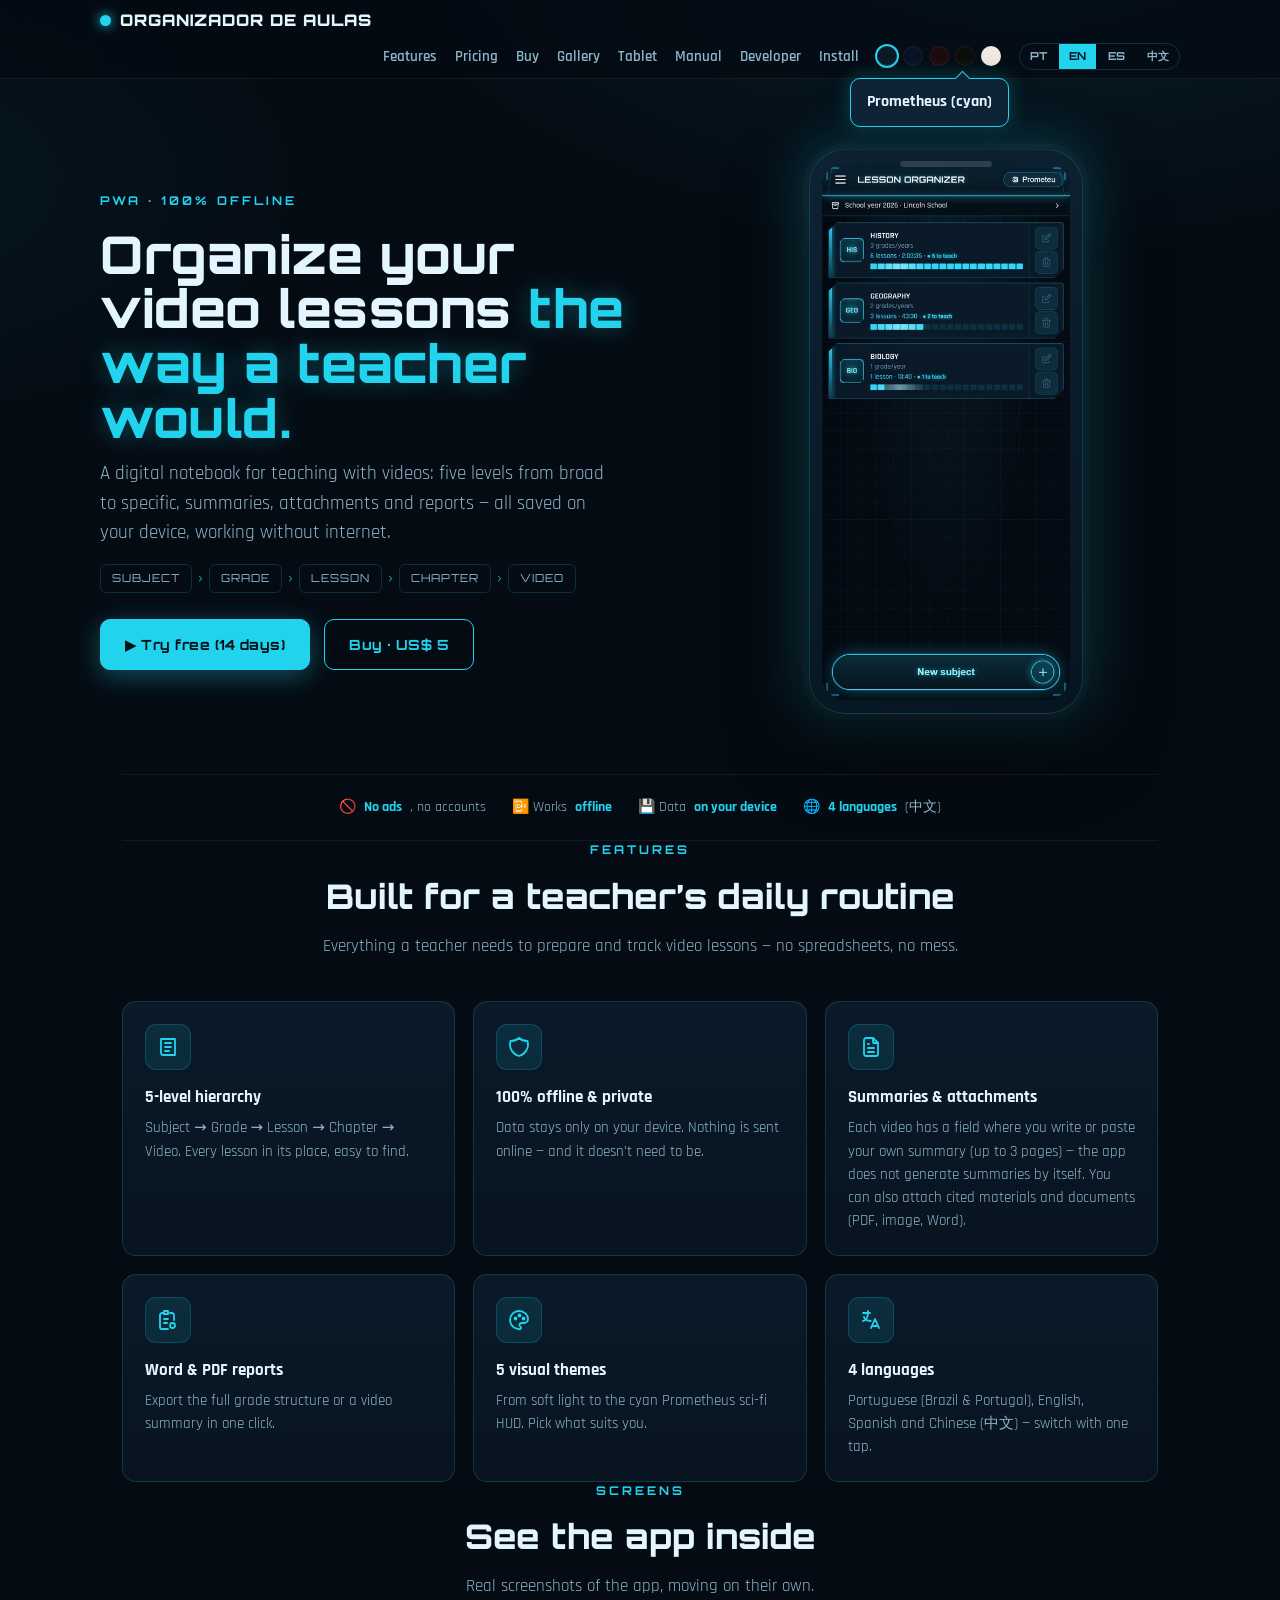
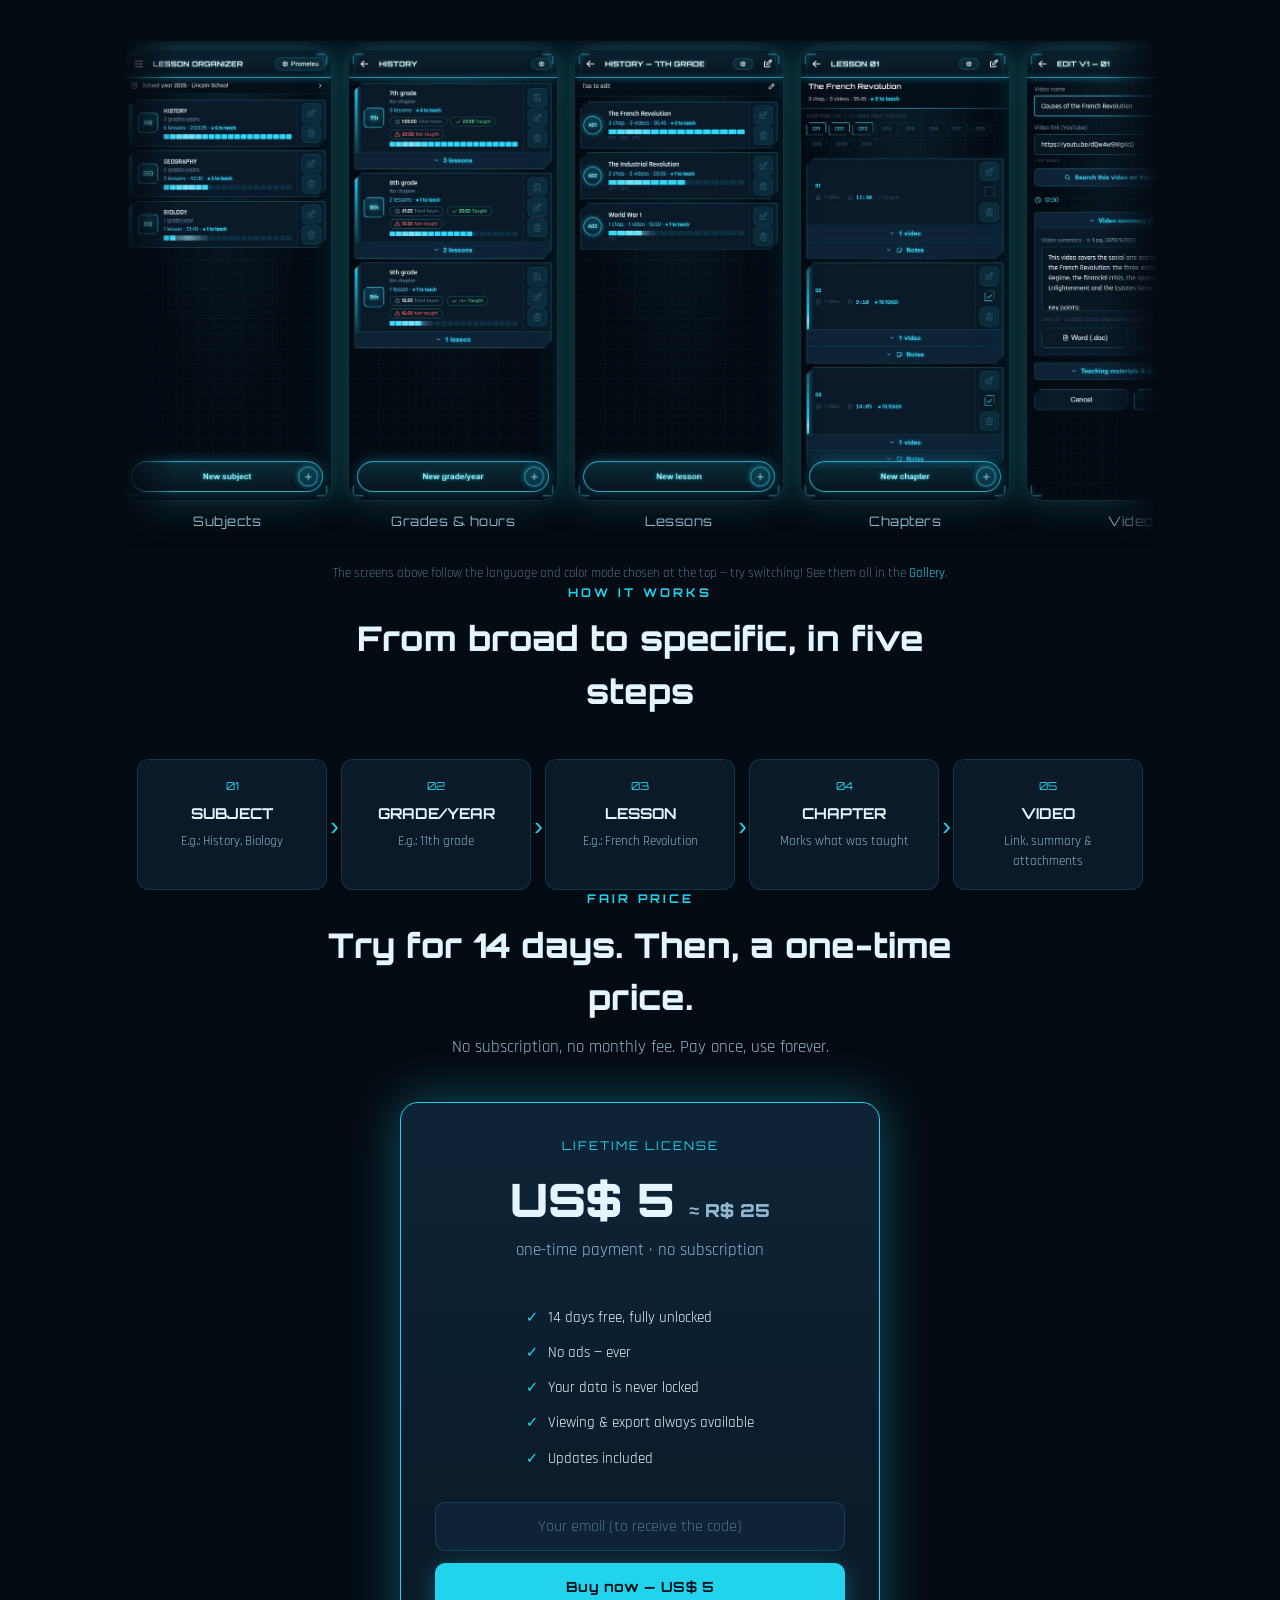
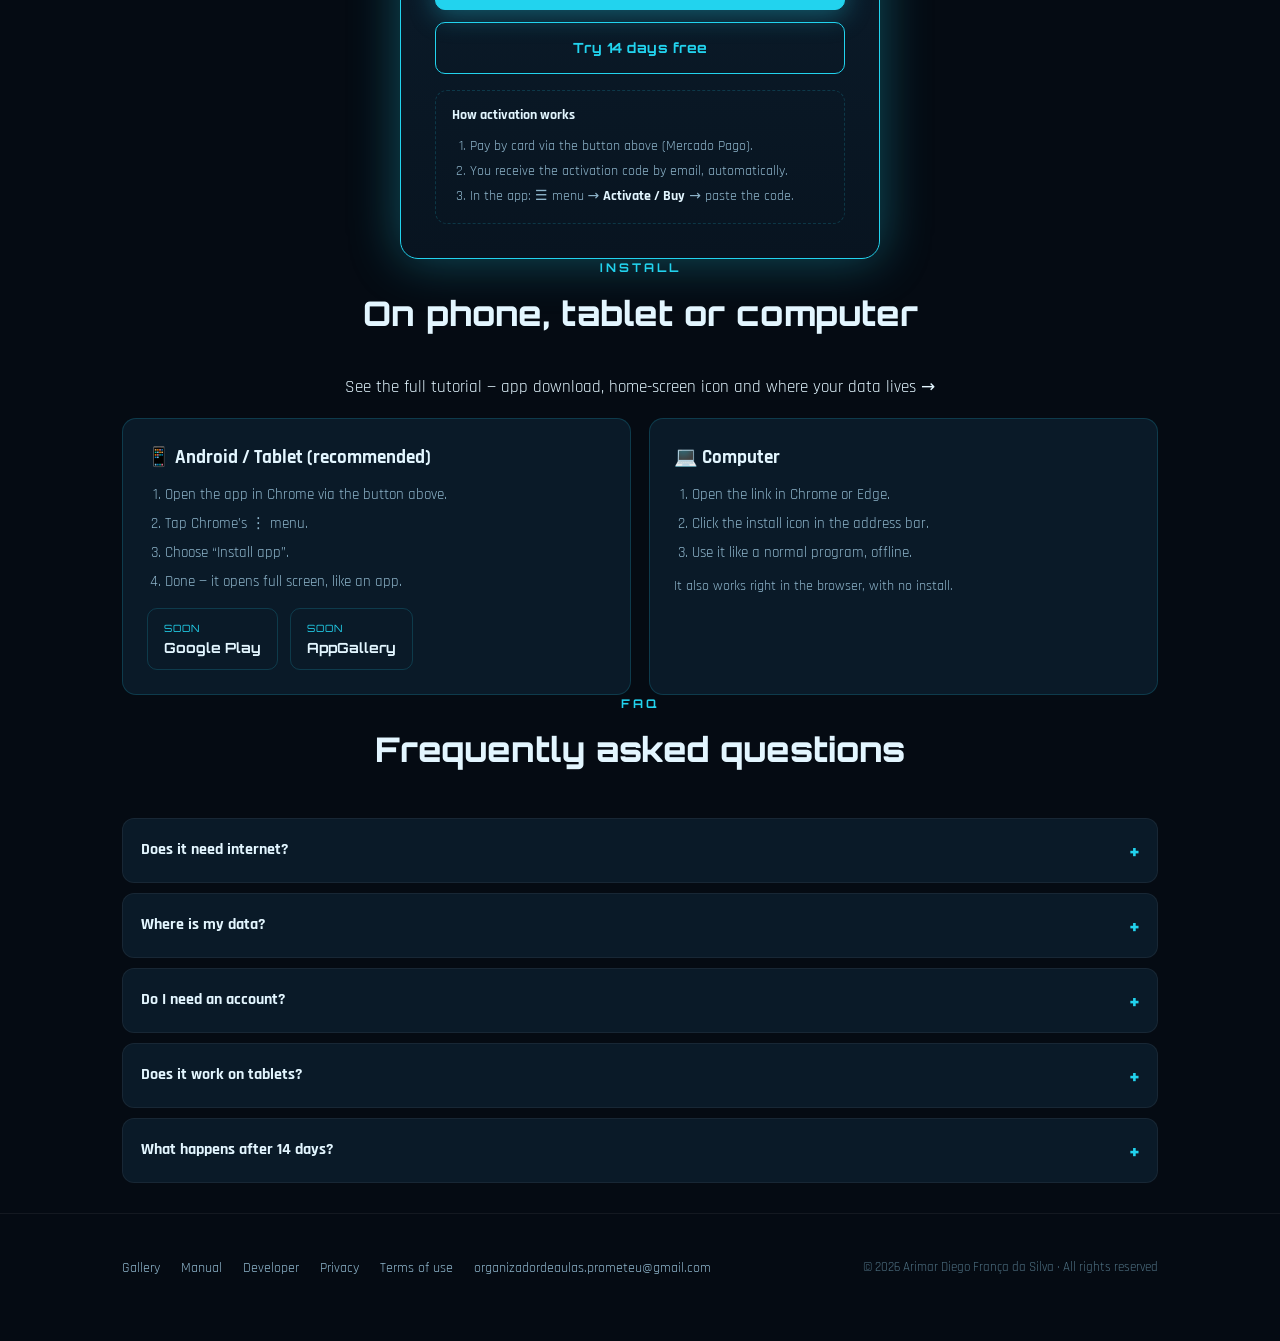
==== index.html @ 9b5b58b2 "hero: demonstracao em movimento por tema (passa pelas 6 telas do app na cor do tema; troca com tema/" ====
<!DOCTYPE html>
<html lang="pt-BR">
<head>
<meta charset="UTF-8">
<meta name="viewport" content="width=device-width, initial-scale=1.0">
<title>Organizador de Aulas — Prometeu | App para professores organizarem aulas em vídeo</title>
<meta name="description" content="App 100% offline para professores organizarem aulas em vídeo: Matéria → Série → Aula → Capítulo → Vídeo. Resumos, anexos, relatórios em Word/PDF, 5 temas e 4 idiomas (incl. 中文).">
<meta property="og:title" content="Organizador de Aulas — Prometeu">
<meta property="og:description" content="Organize suas aulas em vídeo, do jeito de um professor. 100% offline.">
<meta property="og:type" content="website">
<meta property="og:url" content="https://www.organizadorprometeu.com.br/">
<meta property="og:site_name" content="Organizador de Aulas">
<meta property="og:image" content="https://www.organizadorprometeu.com.br/media/og-image.jpg">
<meta property="og:image:width" content="1200">
<meta property="og:image:height" content="630">
<meta property="og:image:alt" content="Organizador de Aulas — app para professores organizarem aulas em vídeo">
<meta property="og:locale" content="pt_BR">
<meta name="twitter:card" content="summary_large_image">
<meta name="twitter:title" content="Organizador de Aulas — Prometeu">
<meta name="twitter:description" content="Organize suas aulas em vídeo, do jeito de um professor. 100% offline.">
<meta name="twitter:image" content="https://www.organizadorprometeu.com.br/media/og-image.jpg">
<link rel="preconnect" href="https://fonts.googleapis.com">
<link href="https://fonts.googleapis.com/css2?family=Orbitron:wght@600;700;900&family=Rajdhani:wght@400;500;600;700&display=swap" rel="stylesheet">
<style>
:root{ /* Prometeu (P) — tema padrão */
  --bg:#050b13; --bg2:#081420; --card:#0a1a28; --card2:#0e2436;
  --txt:#e3f6ff; --txt2:#8fb6cc; --txt3:#4f7183;
  --acc:#22d3ee; --acc2:#0ea5b7; --gl:rgba(34,211,238,.35);
  --brd:rgba(34,211,238,.18); --brd2:rgba(255,255,255,.06);
  --glow1:rgba(34,211,238,.10); --glow2:rgba(14,165,183,.08);
  --nav:rgba(5,11,19,.72); --btxt:#04121a; --htmlbg:#050b13;
  --font-h:'Orbitron',sans-serif;           /* títulos (sci-fi) */
  --font-b:'Rajdhani',system-ui,sans-serif; /* texto corrido */
  --maxw:1080px;
}
html.t-D{ --bg:#000;--bg2:#070707;--card:#0d0d0d;--card2:#141414;
  --txt:#fff;--txt2:#b8b8b8;--txt3:#6f6f6f;--acc:#f2f2f2;--acc2:#cfcfcf;
  --gl:rgba(255,255,255,.22);--brd:rgba(255,255,255,.16);--brd2:rgba(255,255,255,.06);
  --glow1:rgba(255,255,255,.05);--glow2:rgba(255,255,255,.03);
  --nav:rgba(0,0,0,.8);--btxt:#000;--htmlbg:#000;
  --font-h:'Segoe UI',system-ui,Arial,sans-serif;--font-b:'Segoe UI',system-ui,Arial,sans-serif; }
html.t-PR{ --bg:#120407;--bg2:#1a060a;--card:#1f0a10;--card2:#2a0e15;
  --txt:#ffe6ea;--txt2:#e0a3ad;--txt3:#8a5560;--acc:#ff3b5c;--acc2:#c62740;
  --gl:rgba(255,59,92,.33);--brd:rgba(255,59,92,.20);--brd2:rgba(255,255,255,.06);
  --glow1:rgba(255,59,92,.10);--glow2:rgba(198,39,64,.07);
  --nav:rgba(18,4,7,.75);--btxt:#fff;--htmlbg:#120407; }
html.t-PB{ --bg:#04060f;--bg2:#070c1a;--card:#0a1226;--card2:#0e1832;
  --txt:#e6edff;--txt2:#9db0d8;--txt3:#556685;--acc:#3b82f6;--acc2:#2563eb;
  --gl:rgba(59,130,246,.33);--brd:rgba(59,130,246,.20);--brd2:rgba(255,255,255,.06);
  --glow1:rgba(59,130,246,.10);--glow2:rgba(37,99,235,.07);
  --nav:rgba(4,6,15,.75);--btxt:#fff;--htmlbg:#04060f; }
html.t-L{ --bg:#F0EDE8;--bg2:#e7e2da;--card:#ffffff;--card2:#faf7f2;
  --txt:#2a2320;--txt2:#6b5f57;--txt3:#9a8d83;--acc:#c0563c;--acc2:#a5432b;
  --gl:rgba(192,86,60,.22);--brd:rgba(192,86,60,.22);--brd2:rgba(0,0,0,.08);
  --glow1:rgba(192,86,60,.08);--glow2:rgba(165,67,43,.05);
  --nav:rgba(255,255,255,.82);--btxt:#fff;--htmlbg:#F0EDE8;
  --font-h:'Segoe UI',system-ui,Arial,sans-serif;--font-b:'Segoe UI',system-ui,Arial,sans-serif; }

*{box-sizing:border-box;margin:0;padding:0}
html{scroll-behavior:smooth;background:var(--htmlbg);-webkit-text-size-adjust:100%;text-size-adjust:100%;overflow-x:clip}
body{font-family:var(--font-b);background:var(--bg);color:var(--txt);line-height:1.55;overflow-x:clip;font-size:17px}
body::before{content:"";position:fixed;inset:0;pointer-events:none;z-index:0;
  background:radial-gradient(1200px 600px at 80% -10%,var(--glow1),transparent 60%),
             radial-gradient(900px 500px at -10% 20%,var(--glow2),transparent 55%);}
.wrap{max-width:var(--maxw);margin:0 auto;padding:0 22px;position:relative;z-index:1}
h1,h2,h3,.brand,.eyebrow,.badge{font-family:var(--font-h)}
a{color:inherit;text-decoration:none}
.eyebrow{font-size:12px;letter-spacing:3px;text-transform:uppercase;color:var(--acc);font-weight:700}

/* NAV */
nav{position:sticky;top:0;z-index:50;backdrop-filter:blur(10px);background:var(--nav);border-bottom:1px solid var(--brd2)}
.nav-in{display:flex;align-items:center;gap:10px 14px;min-height:62px;flex-wrap:wrap;padding:8px 0}
.brand{font-weight:900;font-size:16px;letter-spacing:1px;display:flex;align-items:center;gap:9px;color:var(--txt)}
.brand .dot{width:11px;height:11px;border-radius:50%;background:var(--acc);box-shadow:0 0 12px var(--acc)}
.nav-links{margin-left:auto;display:flex;gap:8px 18px;align-items:center;flex-wrap:wrap}
.nav-links a{color:var(--txt2);font-size:15px;font-weight:600;transition:color .2s}
.nav-links a:hover,.nav-links a.here{color:var(--acc)}
.themes{display:flex;gap:6px;align-items:center}
.sw{width:20px;height:20px;border-radius:50%;border:1px solid var(--brd2);cursor:pointer;padding:0}
.sw.on{box-shadow:0 0 0 2px var(--acc)}
.lang{display:flex;gap:2px;border:1px solid var(--brd);border-radius:20px;overflow:hidden}
.lang button{background:none;border:none;color:var(--txt2);padding:5px 10px;font-family:var(--font-h);font-size:11px;font-weight:700;cursor:pointer}
.lang button.on{background:var(--acc);color:var(--btxt)}
@media(max-width:720px){ .nav-links{gap:6px 12px;width:100%} .nav-links a{font-size:13px} .brand{font-size:14px} }

/* Animação de abertura: apresenta os 5 modos de cor (1ª visita) */
.themes{position:relative}
.theme-tip{position:absolute;top:calc(100% + 12px);right:-8px;background:var(--card2);border:1px solid var(--acc);border-radius:10px;padding:11px 16px;font-size:16px;font-weight:700;color:var(--txt);white-space:nowrap;box-shadow:0 8px 30px rgba(0,0,0,.4),0 0 20px var(--gl);opacity:0;pointer-events:none;transition:opacity .25s;z-index:60}
.theme-tip::before{content:"";position:absolute;top:-6px;right:40px;width:10px;height:10px;background:var(--card2);border-left:1px solid var(--acc);border-top:1px solid var(--acc);transform:rotate(45deg)}
.theme-tip.show{opacity:1}
@media(max-width:720px){
  .theme-tip{position:fixed;left:50%;right:auto;top:auto;margin-top:14px;transform:translateX(-50%);white-space:normal;text-align:center;max-width:calc(100vw - 28px);width:max-content}
  .theme-tip::before{display:none}
}
@media (prefers-reduced-motion:no-preference){
  .themes.intro .sw{animation:swpulse 1.1s ease-in-out infinite}
  .themes.intro .sw:nth-child(2){animation-delay:.12s}
  .themes.intro .sw:nth-child(3){animation-delay:.24s}
  .themes.intro .sw:nth-child(4){animation-delay:.36s}
  .themes.intro .sw:nth-child(5){animation-delay:.48s}
  @keyframes swpulse{0%,100%{transform:scale(1)}50%{transform:scale(1.4)}}
}

/* HERO */
.hero{padding:70px 0 40px;display:grid;grid-template-columns:1.1fr .9fr;gap:40px;align-items:center}
.hero h1{font-size:clamp(30px,5vw,52px);line-height:1.05;font-weight:800;margin:16px 0 14px;letter-spacing:.5px}
.hero h1 .cy{color:var(--acc);text-shadow:0 0 24px var(--gl)}
.hero p.lead{font-size:19px;color:var(--txt2);max-width:520px;margin-bottom:12px}
.flow{display:flex;flex-wrap:wrap;gap:6px;margin:16px 0 26px}
.flow span{font-family:var(--font-h);font-size:11px;letter-spacing:1px;padding:5px 11px;border:1px solid var(--brd);border-radius:6px;color:var(--txt2)}
.flow i{color:var(--acc);align-self:center;font-style:normal}
.cta{display:flex;gap:14px;flex-wrap:wrap}
.btn{display:inline-flex;align-items:center;gap:9px;padding:14px 24px;border-radius:10px;font-family:var(--font-h);font-weight:700;font-size:14px;letter-spacing:.5px;cursor:pointer;border:1px solid var(--acc);transition:transform .15s,box-shadow .2s}
.btn.pri{background:var(--acc);color:var(--btxt);box-shadow:0 6px 26px var(--gl)}
.btn.pri:hover{transform:translateY(-2px);box-shadow:0 10px 32px var(--gl)}
.btn.sec{background:transparent;color:var(--acc)}
.btn.sec:hover{background:var(--glow1)}

/* PHONE (vídeo de uso do app no topo) */
.phone{justify-self:center;width:274px;border-radius:36px;background:linear-gradient(160deg,#0d2233,#071521);border:1px solid var(--brd);box-shadow:0 30px 80px rgba(0,0,0,.6),0 0 0 6px rgba(127,127,127,.05),0 0 60px var(--gl);padding:13px 12px;position:relative;overflow:hidden}
.phone::before{content:"";position:absolute;top:11px;left:50%;transform:translateX(-50%);width:92px;height:6px;border-radius:6px;background:rgba(255,255,255,.14);z-index:2}
.phone-vid{width:100%;display:block;border-radius:24px;background:#050b13;aspect-ratio:400/866;object-fit:cover}
.phone-show{position:relative;width:100%;aspect-ratio:400/866;border-radius:24px;overflow:hidden;background:#050b13}
.phone-show .ps-img{position:absolute;inset:0;width:100%;height:100%;object-fit:cover;opacity:0;transition:opacity .7s ease}
.phone-show .ps-img.on{opacity:1}
@media (prefers-reduced-motion:reduce){.phone-show .ps-img{transition:none}}

/* PHONE MOCKUP (cores fixas: representa a tela do app; só o destaque segue o tema) */
.mock{justify-self:center;width:270px;height:552px;border-radius:34px;background:linear-gradient(160deg,#0d2233,#071521);border:1px solid var(--brd);box-shadow:0 30px 80px rgba(0,0,0,.6),0 0 0 6px rgba(34,211,238,.05),0 0 60px var(--gl);padding:14px 12px;position:relative;overflow:hidden}
.mock::before{content:"";position:absolute;top:12px;left:50%;transform:translateX(-50%);width:96px;height:6px;border-radius:6px;background:rgba(255,255,255,.12)}
.m-top{margin-top:18px;display:flex;align-items:center;gap:8px;padding:6px 4px 12px;border-bottom:1px solid rgba(255,255,255,.08)}
.m-top .mb{width:22px;height:3px;background:#8fb6cc;border-radius:3px;box-shadow:0 6px 0 #8fb6cc,0 12px 0 #8fb6cc}
.m-title{font-family:'Orbitron',sans-serif;font-size:12px;font-weight:700;letter-spacing:.5px;color:#e3f6ff}
.m-chip{margin-left:auto;font-family:'Orbitron',sans-serif;font-size:8px;padding:3px 8px;border:1px solid var(--acc);border-radius:12px;color:var(--acc)}
.m-card{margin-top:10px;background:#0a1a28;border:1px solid rgba(34,211,238,.14);border-left:3px solid var(--acc);border-radius:10px;padding:10px 11px}
.m-card .t{font-weight:700;font-size:13px;color:#e3f6ff}
.m-card .s{font-size:11px;color:#8fb6cc}
.m-card .bar{margin-top:7px;display:flex;gap:3px}
.m-card .bar i{height:5px;flex:1;border-radius:2px;background:rgba(255,255,255,.08)}
.m-card .bar i.on{background:var(--acc);box-shadow:0 0 6px var(--gl)}
.m-pend{color:var(--acc);font-weight:700}
.m-fab{position:absolute;left:12px;right:12px;bottom:16px;background:var(--acc);color:var(--btxt);text-align:center;font-family:'Orbitron',sans-serif;font-weight:700;font-size:12px;padding:12px;border-radius:12px;box-shadow:0 8px 24px var(--gl)}

/* TRUST */
.trust{display:flex;flex-wrap:wrap;gap:10px 26px;justify-content:center;padding:22px;border-top:1px solid var(--brd2);border-bottom:1px solid var(--brd2);margin-top:20px}
.trust div{font-size:14px;color:var(--txt2);display:flex;align-items:center;gap:8px}
.trust b{color:var(--acc)}

/* SECTIONS */
section{padding:66px 0}
.sec-h{text-align:center;max-width:660px;margin:0 auto 42px}
.sec-h h2{font-size:clamp(24px,3.6vw,34px);font-weight:800;margin:10px 0}
.sec-h p{color:var(--txt2);font-size:17px}

.grid{display:grid;grid-template-columns:repeat(3,1fr);gap:18px}
.feat{background:linear-gradient(180deg,var(--card),var(--bg2));border:1px solid var(--brd);border-radius:14px;padding:22px;transition:transform .18s,border-color .2s}
.feat:hover{transform:translateY(-4px);border-color:var(--acc)}
.feat .ic{width:46px;height:46px;border-radius:11px;background:var(--glow1);border:1px solid var(--brd);display:flex;align-items:center;justify-content:center;margin-bottom:14px}
.feat .ic svg{width:24px;height:24px;stroke:var(--acc);fill:none;stroke-width:1.8;stroke-linecap:round;stroke-linejoin:round}
.feat h3{font-size:17px;font-family:var(--font-b);font-weight:700;margin-bottom:6px}
.feat p{color:var(--txt2);font-size:15px}

/* SCREENSHOTS */
.shots-marquee{overflow:hidden;position:relative;
  -webkit-mask-image:linear-gradient(90deg,transparent,#000 5%,#000 95%,transparent);
          mask-image:linear-gradient(90deg,transparent,#000 5%,#000 95%,transparent)}
.shots-track{display:flex;width:max-content;padding:8px 0 18px}
@media (prefers-reduced-motion:no-preference){
  .shots-track{animation:marq 66s linear infinite}
  .shots-marquee:hover .shots-track{animation-play-state:paused}
}
@keyframes marq{from{transform:translateX(0)}to{transform:translateX(-50%)}}
.shot{flex:0 0 auto;width:210px;margin-right:16px}
.shot img{width:100%;border-radius:18px;border:1px solid var(--brd);box-shadow:0 18px 50px rgba(0,0,0,.45),0 0 0 5px rgba(127,127,127,.05),0 0 40px var(--gl);display:block;background:#050b13}
.shot .cap{text-align:center;color:var(--txt2);font-size:13px;margin-top:10px;font-family:var(--font-h);letter-spacing:.5px}
.shots-note{text-align:center;color:var(--txt3);font-size:13px;margin-top:14px}

/* FLOW DIAGRAM */
.steps{display:flex;flex-wrap:wrap;justify-content:center;gap:14px;align-items:stretch}
.step{flex:1;min-width:150px;max-width:190px;background:var(--card);border:1px solid var(--brd);border-radius:12px;padding:18px 14px;text-align:center;position:relative}
.step .n{font-family:var(--font-h);font-size:11px;color:var(--acc)}
.step .l{font-family:var(--font-h);font-weight:700;font-size:15px;margin-top:6px}
.step .d{font-size:13px;color:var(--txt2);margin-top:6px}
.step::after{content:"›";position:absolute;right:-13px;top:50%;transform:translateY(-50%);color:var(--acc);font-size:26px;font-family:var(--font-h)}
.step:last-child::after{display:none}
@media(max-width:860px){.step::after{display:none}}

/* PRICING / PAYMENT */
.price{max-width:480px;margin:0 auto;background:linear-gradient(180deg,var(--card2),var(--bg2));border:1px solid var(--acc);border-radius:18px;padding:34px;text-align:center;box-shadow:0 0 50px var(--gl)}
.price .tag{font-family:var(--font-h);font-size:12px;letter-spacing:2px;color:var(--acc)}
.price .val{font-family:var(--font-h);font-size:46px;font-weight:900;margin:8px 0 2px}
.price .val small{font-size:18px;color:var(--txt2)}
.price .sub{color:var(--txt2);margin-bottom:18px}
.price ul{list-style:none;text-align:left;margin:18px 0;display:inline-block}
.price li{padding:6px 0;color:var(--txt);font-size:15px;display:flex;gap:10px;align-items:center}
.price li::before{content:"✓";color:var(--acc);font-weight:900}
.pay-btns{display:flex;flex-direction:column;gap:12px;margin-top:8px}
.pay-btns .btn{justify-content:center;width:100%}
#buyEmail{padding:13px 15px;border-radius:10px;border:1px solid var(--brd);background:var(--card2);color:var(--txt);font-size:16px;font-family:var(--font-b);text-align:center}
#buyEmail::placeholder{color:var(--txt3)}
#buyEmail:focus{outline:none;border-color:var(--acc);box-shadow:0 0 0 3px var(--glow1)}
.pay-err{color:#ff6b6b;font-size:13px;text-align:center;margin-top:-4px}
.pay-note{margin-top:16px;padding:14px 16px;border:1px dashed var(--brd);border-radius:12px;color:var(--txt2);font-size:14px;text-align:left;line-height:1.5}
.pay-note b{color:var(--txt)}
.pay-steps{margin:8px 0 0 0;padding-left:18px}
.pay-steps li{display:list-item;color:var(--txt2);font-size:14px;padding:2px 0}
.pay-steps li::before{content:none}

/* INSTALL */
.install{display:grid;grid-template-columns:1fr 1fr;gap:18px}
.icard{background:var(--card);border:1px solid var(--brd);border-radius:14px;padding:24px}
.icard h3{font-family:var(--font-b);font-size:19px;margin-bottom:10px}
.icard ol{margin-left:18px;color:var(--txt2);font-size:15px}
.icard ol li{margin-bottom:6px}
.stores{display:flex;gap:12px;flex-wrap:wrap;margin-top:14px}
.store{border:1px solid var(--brd);border-radius:10px;padding:10px 16px;font-family:var(--font-h);font-size:12px;color:var(--txt2)}
.store b{color:var(--txt);font-size:14px;display:block}
.soon{color:var(--acc);font-size:10px;letter-spacing:1px}

/* FAQ */
.faq details{background:var(--card);border:1px solid var(--brd2);border-radius:12px;margin-bottom:10px;overflow:hidden}
.faq summary{padding:16px 18px;cursor:pointer;font-weight:700;font-size:16px;list-style:none;display:flex;justify-content:space-between;align-items:center}
.faq summary::-webkit-details-marker{display:none}
.faq summary::after{content:"+";color:var(--acc);font-family:var(--font-h);font-size:20px}
.faq details[open] summary::after{content:"−"}
.faq p{padding:0 18px 16px;color:var(--txt2);font-size:15px}

/* FOOTER */
footer{border-top:1px solid var(--brd2);padding:40px 0 60px;margin-top:30px}
.foot{display:flex;flex-wrap:wrap;gap:18px;justify-content:space-between;align-items:center}
.foot a{color:var(--txt2);font-size:14px;margin-right:16px}
.foot a:hover{color:var(--acc)}
.foot .cr{color:var(--txt3);font-size:13px}
.mailtag{color:var(--acc)}

@media(max-width:860px){
  .hero{grid-template-columns:1fr;text-align:center;padding-top:44px}
  .hero .lead,.flow{margin-left:auto;margin-right:auto}
  .flow,.cta{justify-content:center}
  .grid{grid-template-columns:1fr}
  .install{grid-template-columns:1fr}
  .phone{order:-1}
}
@media(max-width:480px){
  body{font-size:16px}
  section{padding:44px 0}
  .hero{padding:32px 0 24px;gap:28px}
  .sec-h{margin-bottom:28px}
  .phone{width:246px}
  .price{padding:26px 20px}
}
</style>
</head>
<body>

<nav>
  <div class="wrap nav-in">
    <div class="brand"><span class="dot"></span> ORGANIZADOR DE AULAS</div>
    <div class="nav-links">
      <a href="#recursos" data-i="nav1">Recursos</a>
      <a href="#preco" data-i="nav3">Preço</a>
      <a href="comprar.html" data-i="nav9">Comprar</a>
      <a href="galeria.html" data-i="nav6">Galeria</a>
      <a href="tablet.html" data-i="nav8">Tablet</a>
      <a href="manual.html" data-i="nav5">Manual</a>
      <a href="desenvolvedor.html" data-i="nav7">Desenvolvedor</a>
      <a href="#instalar" data-i="nav4">Instalar</a>
      <div class="themes" id="themes" title="Tema">
        <button class="sw" data-t="P"  style="background:#0a1a28" aria-label="Prometeu"></button>
        <button class="sw" data-t="PB" style="background:#0a1226" aria-label="Azul"></button>
        <button class="sw" data-t="PR" style="background:#1f0a10" aria-label="Vermelho"></button>
        <button class="sw" data-t="D"  style="background:#0d0d0d" aria-label="Escuro"></button>
        <button class="sw" data-t="L"  style="background:#efe9e1" aria-label="Claro"></button>
        <div class="theme-tip" id="themeTip"><span id="tipTxt"></span></div>
      </div>
      <div class="lang" id="lang">
        <button data-l="pt" class="on">PT</button><button data-l="en">EN</button><button data-l="es">ES</button><button data-l="zh">中文</button>
      </div>
    </div>
  </div>
</nav>

<header class="hero wrap">
  <div>
    <div class="eyebrow" data-i="eyebrow">PWA · 100% Offline</div>
    <h1 data-i="h1">Organize suas aulas em vídeo, <span class="cy">do jeito de um professor.</span></h1>
    <p class="lead" data-i="lead">Um caderno digital para quem ensina com vídeos: cinco níveis do geral ao específico, resumos, anexos e relatórios — tudo salvo no seu aparelho, funcionando sem internet.</p>
    <div class="flow">
      <span data-i="f1">MATÉRIA</span><i>›</i><span data-i="f2">SÉRIE</span><i>›</i><span data-i="f3">AULA</span><i>›</i><span data-i="f4">CAPÍTULO</span><i>›</i><span data-i="f5">VÍDEO</span>
    </div>
    <div class="cta">
      <a class="btn pri" href="comprar.html" data-i="cta1">▶ Testar grátis (14 dias)</a>
      <a class="btn sec" href="#preco" data-i="cta2">Comprar · US$ 5</a>
    </div>
  </div>
  <div class="phone" aria-hidden="true">
    <div id="heroShow" class="phone-show">
      <img class="ps-img on" alt="">
      <img class="ps-img" alt="">
    </div>
  </div>
</header>

<div class="wrap">
  <div class="trust">
    <div data-i="t1">🔒 <b>Sem contas</b>, sem anúncios</div>
    <div data-i="t2">📴 Funciona <b>offline</b></div>
    <div data-i="t3">💾 Dados <b>no seu aparelho</b></div>
    <div data-i="t4">🌐 <b>4 idiomas</b> (中文)</div>
  </div>
</div>

<section id="recursos" class="wrap">
  <div class="sec-h">
    <div class="eyebrow" data-i="s1e">Recursos</div>
    <h2 data-i="s1h">Feito para o dia a dia de quem dá aula</h2>
    <p data-i="s1p">Tudo que um professor precisa para preparar e acompanhar suas aulas em vídeo — sem planilha, sem confusão.</p>
  </div>
  <div class="grid">
    <div class="feat"><div class="ic"><svg viewBox="0 0 24 24"><path d="M5 4h14v16H7a2 2 0 0 1-2-2z"/><path d="M9 8h6M9 12h6M9 16h4"/></svg></div><h3 data-i="feat1t">Hierarquia de 5 níveis</h3><p data-i="feat1p">Matéria → Série/Ano → Aula → Capítulo → Vídeo. Cada aula no seu lugar, fácil de achar.</p></div>
    <div class="feat"><div class="ic"><svg viewBox="0 0 24 24"><path d="M12 3a12 12 0 0 0 8.5 3 12 12 0 0 1-8.5 15 12 12 0 0 1-8.5-15A12 12 0 0 0 12 3"/></svg></div><h3 data-i="feat2t">100% offline e privado</h3><p data-i="feat2p">Os dados ficam só no seu aparelho. Nada é enviado para a internet — nem precisa dela.</p></div>
    <div class="feat"><div class="ic"><svg viewBox="0 0 24 24"><path d="M14 3v4a1 1 0 0 0 1 1h4"/><path d="M17 21H7a2 2 0 0 1-2-2V5a2 2 0 0 1 2-2h7l5 5v11a2 2 0 0 1-2 2"/><path d="M9 9h1M9 13h6M9 17h6"/></svg></div><h3 data-i="feat3t">Resumos e anexos</h3><p data-i="feat3p">Cada vídeo tem um campo para você escrever ou colar o seu resumo (até 3 páginas) — o app não gera resumos sozinho. Anexe também materiais citados e documentos (PDF, imagem, Word).</p></div>
    <div class="feat"><div class="ic"><svg viewBox="0 0 24 24"><path d="M8 5H6a2 2 0 0 0-2 2v12a2 2 0 0 0 2 2h6"/><path d="M18 12V7a2 2 0 0 0-2-2h-2"/><path d="M8 3h4v3H8z"/><path d="M8 11h4M8 15h3"/><circle cx="16.5" cy="17.5" r="2.5"/></svg></div><h3 data-i="feat4t">Relatórios Word e PDF</h3><p data-i="feat4p">Exporte a estrutura completa da série ou o resumo de um vídeo em um clique.</p></div>
    <div class="feat"><div class="ic"><svg viewBox="0 0 24 24"><path d="M12 21a9 9 0 1 1 0-18c4.97 0 9 3.58 9 8 0 2.2-1.8 4-4 4h-2.5a2 2 0 0 0-1 3.75A1.3 1.3 0 0 1 12 21"/><circle cx="8.5" cy="10.5" r="1"/><circle cx="12.5" cy="7.5" r="1"/><circle cx="16.5" cy="10.5" r="1"/></svg></div><h3 data-i="feat5t">5 temas visuais</h3><p data-i="feat5p">Do claro suave ao HUD sci-fi ciano do Prometeu. Escolha o que combina com você.</p></div>
    <div class="feat"><div class="ic"><svg viewBox="0 0 24 24"><path d="M4 5h7M9 3v2c0 4.4-2.2 8-5 8"/><path d="M5 9c0 2.1 3 3.9 6.7 4"/><path d="M12 20l4-9 4 9M19.1 18h-6.2"/></svg></div><h3 data-i="feat6t">4 idiomas</h3><p data-i="feat6p">Português (Brasil e Portugal), inglês, espanhol e chinês (中文) — troca com um toque.</p></div>
  </div>
</section>

<section id="telas" class="wrap">
  <div class="sec-h">
    <div class="eyebrow" data-i="s6e">Telas</div>
    <h2 data-i="s6h">Veja o app por dentro</h2>
    <p data-i="s6p">Capturas reais do aplicativo, passando sozinhas.</p>
  </div>
  <div class="shots-marquee"><div class="shots-track" id="shotsTrack"></div></div>
  <p class="shots-note" data-i="sh-note">As telas seguem o idioma e o modo de cor escolhidos no topo.</p>
</section>

<section id="como" class="wrap">
  <div class="sec-h">
    <div class="eyebrow" data-i="s2e">Como funciona</div>
    <h2 data-i="s2h">Do geral ao específico, em cinco passos</h2>
  </div>
  <div class="steps">
    <div class="step"><div class="n">01</div><div class="l" data-i="st1l">MATÉRIA</div><div class="d" data-i="st1d">Ex.: História, Biologia</div></div>
    <div class="step"><div class="n">02</div><div class="l" data-i="st2l">SÉRIE/ANO</div><div class="d" data-i="st2d">Ex.: 2º ano do E.M.</div></div>
    <div class="step"><div class="n">03</div><div class="l" data-i="st3l">AULA</div><div class="d" data-i="st3d">Ex.: Revolução Francesa</div></div>
    <div class="step"><div class="n">04</div><div class="l" data-i="st4l">CAPÍTULO</div><div class="d" data-i="st4d">Marca o que já foi dado</div></div>
    <div class="step"><div class="n">05</div><div class="l" data-i="st5l">VÍDEO</div><div class="d" data-i="st5d">Link, resumo e anexos</div></div>
  </div>
</section>

<section id="preco" class="wrap">
  <div class="sec-h">
    <div class="eyebrow" data-i="s3e">Preço justo</div>
    <h2 data-i="s3h">Teste por 14 dias. Depois, um valor único.</h2>
    <p data-i="s3p">Sem assinatura, sem cobrança mensal. Pague uma vez e use para sempre.</p>
  </div>
  <div class="price">
    <div class="tag" data-i="pr-tag">LICENÇA VITALÍCIA</div>
    <div class="val">US$ 5 <small>≈ R$ 25</small></div>
    <div class="sub" data-i="pr-sub">pagamento único · sem assinatura</div>
    <ul>
      <li data-i="pr1">14 dias grátis com tudo liberado</li>
      <li data-i="pr5">Sem anúncios — nunca</li>
      <li data-i="pr2">Seus dados nunca ficam bloqueados</li>
      <li data-i="pr3">Ver e exportar sempre disponível</li>
      <li data-i="pr4">Atualizações incluídas</li>
    </ul>
    <div class="pay-btns">
      <input id="buyEmail" type="email" inputmode="email" autocomplete="email" data-i="pr-email-ph" placeholder="Seu e-mail (para receber o código)">
      <button class="btn pri" id="buyBtn" data-i="pr-buy">Comprar agora — US$ 5 (R$ 25)</button>
      <div id="buyErr" class="pay-err" data-i="pr-email-err" style="display:none">Digite um e-mail válido para receber o código.</div>
      <a class="btn sec" href="comprar.html" data-i="pr-cta">Testar 14 dias grátis</a>
    </div>
    <div class="pay-note">
      <b data-i="pay-h">Como funciona a ativação</b>
      <ol class="pay-steps">
        <li data-i="pay-s1">Pague com Pix ou cartão pelo botão acima (Mercado Pago).</li>
        <li data-i="pay-s2">Você recebe o código de ativação por e-mail, automaticamente.</li>
        <li data-i="pay-s3">No app: menu ☰ → <b>Ativar / Comprar</b> → cole o código.</li>
      </ol>
    </div>
  </div>
</section>

<section id="instalar" class="wrap">
  <div class="sec-h">
    <div class="eyebrow" data-i="s4e">Instalar</div>
    <h2 data-i="s4h">No celular, tablet ou computador</h2>
  </div>
  <p style="text-align:center;margin:-8px 0 18px"><a href="comprar.html" data-i="s4link">Ver o tutorial completo — download do app, ícone na tela e onde ficam os seus dados →</a></p>
  <div class="install">
    <div class="icard">
      <h3 data-i="i1h">📱 Android / Tablet (recomendado)</h3>
      <ol>
        <li data-i="i1s1">Abra o app no Chrome pelo botão acima.</li>
        <li data-i="i1s2">Toque no menu ⋮ do Chrome.</li>
        <li data-i="i1s3">Escolha “Instalar aplicativo”.</li>
        <li data-i="i1s4">Pronto — abre em tela cheia, como um app.</li>
      </ol>
      <div class="stores">
        <div class="store"><span class="soon" data-i="soon">EM BREVE</span><b>Google Play</b></div>
        <div class="store"><span class="soon" data-i="soon2">EM BREVE</span><b>AppGallery</b></div>
      </div>
    </div>
    <div class="icard">
      <h3 data-i="i2h">💻 Computador</h3>
      <ol>
        <li data-i="i2s1">Abra o link no Chrome ou Edge.</li>
        <li data-i="i2s2">Clique no ícone de instalar na barra de endereço.</li>
        <li data-i="i2s3">Use como um programa normal, offline.</li>
      </ol>
      <p style="color:var(--txt2);font-size:14px;margin-top:12px" data-i="i2note">Também funciona direto no navegador, sem instalar nada.</p>
    </div>
  </div>
</section>

<section class="wrap faq">
  <div class="sec-h">
    <div class="eyebrow" data-i="s5e">Dúvidas</div>
    <h2 data-i="s5h">Perguntas frequentes</h2>
  </div>
  <details><summary data-i="q1">Precisa de internet?</summary><p data-i="a1">Não. O app funciona 100% offline. A internet só é usada, opcionalmente, para buscar o título de um vídeo do YouTube quando você cola o link.</p></details>
  <details><summary data-i="q2">Onde ficam meus dados?</summary><p data-i="a2">Somente no seu aparelho, no armazenamento do navegador. Nada é enviado para servidores. Você pode exportar um backup em arquivo quando quiser.</p></details>
  <details><summary data-i="q3">Preciso criar conta?</summary><p data-i="a3">Não. Não há cadastro, login nem senha. É só abrir e usar.</p></details>
  <details><summary data-i="q4">Funciona no tablet?</summary><p data-i="a4">Sim, e muito bem — com tela dividida e janela flutuante (One UI da Samsung), ideal para assistir ao vídeo e organizar ao mesmo tempo.</p></details>
  <details><summary data-i="q5">O que acontece depois dos 14 dias?</summary><p data-i="a5">Você continua vendo e exportando tudo o que criou — nada fica bloqueado. Após ativar, volta a criar novos conteúdos livremente.</p></details>
</section>

<footer>
  <div class="wrap foot">
    <div>
      <a href="galeria.html" data-i="fgal">Galeria</a>
      <a href="manual.html" data-i="fman">Manual</a>
      <a href="desenvolvedor.html" data-i="fdev">Desenvolvedor</a>
      <a href="https://arimardiego-afk.github.io/organizador-de-aulas/privacidade.html" target="_blank" rel="noopener" data-i="fp">Privacidade</a>
      <a href="https://arimardiego-afk.github.io/organizador-de-aulas/termos.html" target="_blank" rel="noopener" data-i="ft">Termos de uso</a>
      <a href="mailto:organizadordeaulas.prometeu@gmail.com" class="mailtag" id="mailLink">organizadordeaulas.prometeu@gmail.com</a>
    </div>
    <div class="cr">© 2026 Arimar Diego França da Silva · <span data-i="fcr">Todos os direitos reservados</span></div>
  </div>
</footer>

<script>
/* Idiomas: [pt, en, es, zh]. innerHTML para permitir <span>/<b> nos textos. */
const LANGS=['pt','en','es','zh'];
const LANG_HTML={pt:'pt-BR',en:'en',es:'es',zh:'zh-CN'};
const I={
  nav1:['Recursos','Features','Recursos','功能'],
  nav2:['Como funciona','How it works','Cómo funciona','使用方式'],
  nav3:['Preço','Pricing','Precio','价格'],
  nav4:['Instalar','Install','Instalar','安装'],
  nav5:['Manual','Manual','Manual','手册'],
  nav6:['Galeria','Gallery','Galería','图库'],
  nav7:['Desenvolvedor','Developer','Desarrollador','开发者'],
  nav8:['Tablet','Tablet','Tablet','平板'],
  nav9:['Comprar','Buy','Comprar','购买'],
  s4link:['Ver o tutorial completo — download do app, ícone na tela e onde ficam os seus dados →','See the full tutorial — app download, home-screen icon and where your data lives →','Ver el tutorial completo — descarga de la app, ícono en pantalla y dónde quedan tus datos →','查看完整教程——应用下载、屏幕图标以及数据保存位置 →'],
  pr5:['Sem anúncios — nunca','No ads — ever','Sin anuncios — nunca','无广告——永远'],
  eyebrow:['PWA · 100% Offline','PWA · 100% Offline','PWA · 100% Offline','PWA · 100% 离线'],
  h1:['Organize suas aulas em vídeo, <span class="cy">do jeito de um professor.</span>','Organize your video lessons <span class="cy">the way a teacher would.</span>','Organiza tus clases en vídeo <span class="cy">como lo haría un profesor.</span>','<span class="cy">像老师一样</span>管理你的视频课程。'],
  lead:['Um caderno digital para quem ensina com vídeos: cinco níveis do geral ao específico, resumos, anexos e relatórios — tudo salvo no seu aparelho, funcionando sem internet.','A digital notebook for teaching with videos: five levels from broad to specific, summaries, attachments and reports — all saved on your device, working without internet.','Un cuaderno digital para enseñar con vídeos: cinco niveles de lo general a lo específico, resúmenes, adjuntos e informes — todo guardado en tu dispositivo, sin internet.','为视频教学打造的数字笔记本：从概括到具体的五级结构、摘要、附件和报告 —— 全部保存在你的设备上，无需联网。'],
  f1:['MATÉRIA','SUBJECT','MATERIA','科目'], f2:['SÉRIE','GRADE','CURSO','年级'], f3:['AULA','LESSON','CLASE','课程'], f4:['CAPÍTULO','CHAPTER','CAPÍTULO','章节'], f5:['VÍDEO','VIDEO','VÍDEO','视频'],
  cta1:['▶ Testar grátis (14 dias)','▶ Try free (14 days)','▶ Probar gratis (14 días)','▶ 免费试用（14 天）'],
  cta2:['Comprar · US$ 5','Buy · US$ 5','Comprar · US$ 5','购买 · US$ 5'],
  mfab:['+ NOVA MATÉRIA','+ NEW SUBJECT','+ NUEVA MATERIA','+ 新建科目'],
  mt:['AULAS','LESSONS','CLASES','课程'],
  mc1t:['HISTÓRIA','HISTORY','HISTORIA','历史'],
  mc1s:['3 séries · 54 aulas · <span class="m-pend">● 12 a ministrar</span>','3 grades · 54 lessons · <span class="m-pend">● 12 to teach</span>','3 cursos · 54 clases · <span class="m-pend">● 12 por dar</span>','3 个年级 · 54 节课 · <span class="m-pend">● 12 待授课</span>'],
  mc2t:['GEOGRAFIA','GEOGRAPHY','GEOGRAFÍA','地理'],
  mc2s:['2 séries · 31 aulas','2 grades · 31 lessons','2 cursos · 31 clases','2 个年级 · 31 节课'],
  mc3t:['BIOLOGIA','BIOLOGY','BIOLOGÍA','生物'],
  mc3s:['1 série · 18 aulas','1 grade · 18 lessons','1 curso · 18 clases','1 个年级 · 18 节课'],
  t1:['🚫 <b>Sem anúncios</b>, sem contas','🚫 <b>No ads</b>, no accounts','🚫 <b>Sin anuncios</b>, sin cuentas','🚫 <b>无广告</b>，无需账号'],
  t2:['📴 Funciona <b>offline</b>','📴 Works <b>offline</b>','📴 Funciona <b>sin conexión</b>','📴 <b>离线</b>可用'],
  t3:['💾 Dados <b>no seu aparelho</b>','💾 Data <b>on your device</b>','💾 Datos <b>en tu dispositivo</b>','💾 数据<b>存于本机</b>'],
  t4:['🌐 <b>4 idiomas</b> (中文)','🌐 <b>4 languages</b> (中文)','🌐 <b>4 idiomas</b> (中文)','🌐 <b>4 种语言</b>（含中文）'],
  s1e:['Recursos','Features','Recursos','功能'],
  s1h:['Feito para o dia a dia de quem dá aula','Built for a teacher’s daily routine','Hecho para el día a día de quien enseña','为教师的日常而生'],
  s1p:['Tudo que um professor precisa para preparar e acompanhar suas aulas em vídeo — sem planilha, sem confusão.','Everything a teacher needs to prepare and track video lessons — no spreadsheets, no mess.','Todo lo que un profesor necesita para preparar y seguir sus clases en vídeo — sin hojas de cálculo, sin líos.','老师备课和跟踪视频课程所需的一切 —— 无需表格，井井有条。'],
  feat1t:['Hierarquia de 5 níveis','5-level hierarchy','Jerarquía de 5 niveles','五级结构'],
  feat1p:['Matéria → Série/Ano → Aula → Capítulo → Vídeo. Cada aula no seu lugar, fácil de achar.','Subject → Grade → Lesson → Chapter → Video. Every lesson in its place, easy to find.','Materia → Curso/Año → Clase → Capítulo → Vídeo. Cada clase en su lugar, fácil de encontrar.','科目 → 年级 → 课程 → 章节 → 视频。每节课各归其位，一找就到。'],
  feat2t:['100% offline e privado','100% offline & private','100% sin conexión y privado','100% 离线且私密'],
  feat2p:['Os dados ficam só no seu aparelho. Nada é enviado para a internet — nem precisa dela.','Data stays only on your device. Nothing is sent online — and it doesn’t need to be.','Los datos quedan solo en tu dispositivo. Nada se envía a internet — ni hace falta.','数据仅存于本机，不会上传网络 —— 也无需联网。'],
  feat3t:['Resumos e anexos','Summaries & attachments','Resúmenes y adjuntos','摘要与附件'],
  feat3p:['Cada vídeo tem um campo para você escrever ou colar o seu resumo (até 3 páginas) — o app não gera resumos sozinho. Anexe também materiais citados e documentos (PDF, imagem, Word).','Each video has a field where you write or paste your own summary (up to 3 pages) — the app does not generate summaries by itself. You can also attach cited materials and documents (PDF, image, Word).','Cada vídeo tiene un campo para que escribas o pegues tu propio resumen (hasta 3 páginas) — la app no genera resúmenes por sí sola. Adjunta también materiales citados y documentos (PDF, imagen, Word).','每个视频都有一个摘要栏，由你自己撰写或粘贴摘要（最多 3 页）——应用不会自动生成摘要。还可附上引用的教材和文档（PDF、图片、Word）。'],
  feat4t:['Relatórios Word e PDF','Word & PDF reports','Informes Word y PDF','Word 与 PDF 报告'],
  feat4p:['Exporte a estrutura completa da série ou o resumo de um vídeo em um clique.','Export the full grade structure or a video summary in one click.','Exporta la estructura completa del curso o el resumen de un vídeo con un clic.','一键导出整个年级的结构或某个视频的摘要。'],
  feat5t:['5 temas visuais','5 visual themes','5 temas visuales','5 种视觉主题'],
  feat5p:['Do claro suave ao HUD sci-fi ciano do Prometeu. Escolha o que combina com você.','From soft light to the cyan Prometheus sci-fi HUD. Pick what suits you.','Desde el claro suave hasta el HUD sci-fi cian de Prometeo. Elige el que te guste.','从柔和的浅色到 Prometeu 的青色科幻界面，随你选择。'],
  feat6t:['4 idiomas','4 languages','4 idiomas','4 种语言'],
  feat6p:['Português (Brasil e Portugal), inglês, espanhol e chinês (中文) — troca com um toque.','Portuguese (Brazil & Portugal), English, Spanish and Chinese (中文) — switch with one tap.','Portugués (Brasil y Portugal), inglés, español y chino (中文) — cambia con un toque.','葡萄牙语（巴西和葡萄牙）、英语、西班牙语和中文 —— 一键切换。'],
  s6e:['Telas','Screens','Pantallas','界面'],
  s6h:['Veja o app por dentro','See the app inside','Mira la app por dentro','应用界面一览'],
  s6p:['Capturas reais do aplicativo, passando sozinhas.','Real screenshots of the app, moving on their own.','Capturas reales de la app, pasando solas.','应用真实截图，自动轮播。'],
  sh1:['Matérias','Subjects','Materias','科目'],
  sh2:['Séries e horas','Grades & hours','Cursos y horas','年级与课时'],
  sh3:['Aulas','Lessons','Clases','课程'],
  sh4:['Capítulos','Chapters','Capítulos','章节'],
  sh5:['Vídeo','Video','Vídeo','视频'],
  sh6:['Menu','Menu','Menú','菜单'],
  'sh-note':['As telas acima seguem o idioma e o modo de cor escolhidos no topo do site — experimente trocar! Veja todas na <a href="galeria.html" style="color:var(--acc)">Galeria</a>.','The screens above follow the language and color mode chosen at the top — try switching! See them all in the <a href="galeria.html" style="color:var(--acc)">Gallery</a>.','Las pantallas de arriba siguen el idioma y el modo de color elegidos arriba — ¡prueba a cambiarlos! Míralas todas en la <a href="galeria.html" style="color:var(--acc)">Galería</a>.','上方截图会随网站顶部所选的语言和配色模式而变化 —— 试着切换看看！全部截图见<a href="galeria.html" style="color:var(--acc)">图库</a>。'],
  s2e:['Como funciona','How it works','Cómo funciona','使用方式'],
  s2h:['Do geral ao específico, em cinco passos','From broad to specific, in five steps','De lo general a lo específico, en cinco pasos','从概括到具体，五个步骤'],
  st1l:['MATÉRIA','SUBJECT','MATERIA','科目'], st1d:['Ex.: História, Biologia','E.g.: History, Biology','Ej.: Historia, Biología','例如：历史、生物'],
  st2l:['SÉRIE/ANO','GRADE/YEAR','CURSO/AÑO','年级'], st2d:['Ex.: 2º ano do E.M.','E.g.: 11th grade','Ej.: 2º de Bachillerato','例如：初中二年级'],
  st3l:['AULA','LESSON','CLASE','课程'], st3d:['Ex.: Revolução Francesa','E.g.: French Revolution','Ej.: Revolución Francesa','例如：法国大革命'],
  st4l:['CAPÍTULO','CHAPTER','CAPÍTULO','章节'], st4d:['Marca o que já foi dado','Marks what was taught','Marca lo ya impartido','标记已授课内容'],
  st5l:['VÍDEO','VIDEO','VÍDEO','视频'], st5d:['Link, resumo e anexos','Link, summary & attachments','Enlace, resumen y adjuntos','链接、摘要与附件'],
  s3e:['Preço justo','Fair price','Precio justo','公道的价格'],
  s3h:['Teste por 14 dias. Depois, um valor único.','Try for 14 days. Then, a one-time price.','Prueba 14 días. Luego, un pago único.','试用 14 天，之后一次性付费。'],
  s3p:['Sem assinatura, sem cobrança mensal. Pague uma vez e use para sempre.','No subscription, no monthly fee. Pay once, use forever.','Sin suscripción, sin cuota mensual. Paga una vez y úsalo para siempre.','无订阅、无月费。一次付费，永久使用。'],
  'pr-tag':['LICENÇA VITALÍCIA','LIFETIME LICENSE','LICENCIA VITALICIA','终身授权'],
  'pr-sub':['pagamento único · sem assinatura','one-time payment · no subscription','pago único · sin suscripción','一次性付费 · 无订阅'],
  pr1:['14 dias grátis com tudo liberado','14 days free, fully unlocked','14 días gratis, todo desbloqueado','14 天免费，全功能开放'],
  pr2:['Seus dados nunca ficam bloqueados','Your data is never locked','Tus datos nunca se bloquean','你的数据永不锁定'],
  pr3:['Ver e exportar sempre disponível','Viewing & export always available','Ver y exportar siempre disponible','查看与导出始终可用'],
  pr4:['Atualizações incluídas','Updates included','Actualizaciones incluidas','包含更新'],
  'pr-buy':['Comprar agora — US$ 5 (R$ 25)','Buy now — US$ 5','Comprar ahora — US$ 5','立即购买 — US$ 5'],
  'pr-email-ph':['Seu e-mail (para receber o código)','Your email (to receive the code)','Tu correo (para recibir el código)','你的邮箱（用于接收激活码）'],
  'pr-email-err':['Digite um e-mail válido para receber o código.','Enter a valid email to receive the code.','Escribe un correo válido para recibir el código.','请输入有效的邮箱以接收激活码。'],
  'pr-cta':['Testar 14 dias grátis','Try 14 days free','Probar 14 días gratis','免费试用 14 天'],
  'pay-h':['Como funciona a ativação','How activation works','Cómo funciona la activación','如何激活'],
  'pay-s1':['Pague com Pix ou cartão pelo botão acima (Mercado Pago).','Pay by card via the button above (Mercado Pago).','Paga con tarjeta mediante el botón de arriba (Mercado Pago).','点击上方按钮，用银行卡付款（Mercado Pago）。'],
  'pay-s2':['Você recebe o código de ativação por e-mail, automaticamente.','You receive the activation code by email, automatically.','Recibes el código de activación por correo, automáticamente.','系统会自动将激活码发送到你的邮箱。'],
  'pay-s3':['No app: menu ☰ → <b>Ativar / Comprar</b> → cole o código.','In the app: ☰ menu → <b>Activate / Buy</b> → paste the code.','En la app: menú ☰ → <b>Activar / Comprar</b> → pega el código.','在应用中：☰ 菜单 → <b>激活 / 购买</b> → 粘贴激活码。'],
  s4e:['Instalar','Install','Instalar','安装'],
  s4h:['No celular, tablet ou computador','On phone, tablet or computer','En móvil, tablet u ordenador','在手机、平板或电脑上'],
  i1h:['📱 Android / Tablet (recomendado)','📱 Android / Tablet (recommended)','📱 Android / Tablet (recomendado)','📱 安卓 / 平板（推荐）'],
  i1s1:['Abra o app no Chrome pelo botão acima.','Open the app in Chrome via the button above.','Abre la app en Chrome con el botón de arriba.','用上方按钮在 Chrome 中打开应用。'],
  i1s2:['Toque no menu ⋮ do Chrome.','Tap Chrome’s ⋮ menu.','Toca el menú ⋮ de Chrome.','点击 Chrome 的 ⋮ 菜单。'],
  i1s3:['Escolha “Instalar aplicativo”.','Choose “Install app”.','Elige “Instalar aplicación”.','选择"安装应用"。'],
  i1s4:['Pronto — abre em tela cheia, como um app.','Done — it opens full screen, like an app.','Listo — se abre a pantalla completa, como una app.','完成 —— 像原生应用一样全屏打开。'],
  soon:['EM BREVE','SOON','PRONTO','即将上线'], soon2:['EM BREVE','SOON','PRONTO','即将上线'],
  i2h:['💻 Computador','💻 Computer','💻 Ordenador','💻 电脑'],
  i2s1:['Abra o link no Chrome ou Edge.','Open the link in Chrome or Edge.','Abre el enlace en Chrome o Edge.','在 Chrome 或 Edge 中打开链接。'],
  i2s2:['Clique no ícone de instalar na barra de endereço.','Click the install icon in the address bar.','Haz clic en el icono de instalar de la barra de direcciones.','点击地址栏中的安装图标。'],
  i2s3:['Use como um programa normal, offline.','Use it like a normal program, offline.','Úsalo como un programa normal, sin conexión.','像普通程序一样离线使用。'],
  i2note:['Também funciona direto no navegador, sem instalar nada.','It also works right in the browser, with no install.','También funciona directamente en el navegador, sin instalar nada.','也可直接在浏览器中使用，无需安装。'],
  s5e:['Dúvidas','FAQ','Dudas','常见问题'],
  s5h:['Perguntas frequentes','Frequently asked questions','Preguntas frecuentes','常见问题'],
  q1:['Precisa de internet?','Does it need internet?','¿Necesita internet?','需要联网吗？'],
  a1:['Não. O app funciona 100% offline. A internet só é usada, opcionalmente, para buscar o título de um vídeo do YouTube quando você cola o link.','No. The app works 100% offline. Internet is only used, optionally, to fetch a YouTube video title when you paste the link.','No. La app funciona 100% sin conexión. Internet solo se usa, opcionalmente, para obtener el título de un vídeo de YouTube al pegar el enlace.','不需要。应用 100% 离线运行。仅在粘贴 YouTube 链接、自动获取视频标题时才会（可选地）用到网络。'],
  q2:['Onde ficam meus dados?','Where is my data?','¿Dónde están mis datos?','我的数据存在哪里？'],
  a2:['Somente no seu aparelho, no armazenamento do navegador. Nada é enviado para servidores. Você pode exportar um backup em arquivo quando quiser.','Only on your device, in the browser storage. Nothing goes to servers. You can export a file backup anytime.','Solo en tu dispositivo, en el almacenamiento del navegador. Nada va a servidores. Puedes exportar una copia en archivo cuando quieras.','只存在你的设备上（浏览器存储中）。不会上传任何服务器。你可以随时导出备份文件。'],
  q3:['Preciso criar conta?','Do I need an account?','¿Necesito crear cuenta?','需要注册账号吗？'],
  a3:['Não. Não há cadastro, login nem senha. É só abrir e usar.','No. No sign-up, login or password. Just open and use.','No. No hay registro, inicio de sesión ni contraseña. Solo ábrela y úsala.','不需要。没有注册、登录或密码，打开即用。'],
  q4:['Funciona no tablet?','Does it work on tablets?','¿Funciona en tablet?','平板能用吗？'],
  a4:['Sim, e muito bem — com tela dividida e janela flutuante (One UI da Samsung), ideal para assistir ao vídeo e organizar ao mesmo tempo.','Yes, very well — with split screen and pop-up window (Samsung One UI), great for watching and organizing at once.','Sí, y muy bien — con pantalla dividida y ventana flotante (One UI de Samsung), ideal para ver el vídeo y organizar a la vez.','完全可以，而且很好用 —— 支持分屏和悬浮窗（三星 One UI），边看视频边整理非常方便。'],
  q5:['O que acontece depois dos 14 dias?','What happens after 14 days?','¿Qué pasa después de los 14 días?','14 天后会怎样？'],
  a5:['Você continua vendo e exportando tudo o que criou — nada fica bloqueado. Após ativar, volta a criar novos conteúdos livremente.','You keep viewing and exporting everything you made — nothing is locked. After activating, you create new content freely again.','Sigues viendo y exportando todo lo que creaste — nada se bloquea. Tras activar, vuelves a crear contenido libremente.','你仍可查看和导出所有已创建的内容 —— 不会被锁定。激活后即可继续自由创建新内容。'],
  fgal:['Galeria','Gallery','Galería','图库'],
  fman:['Manual','Manual','Manual','手册'],
  fdev:['Desenvolvedor','Developer','Desarrollador','开发者'],
  fp:['Privacidade','Privacy','Privacidad','隐私'],
  ft:['Termos de uso','Terms of use','Términos de uso','使用条款'],
  fcr:['Todos os direitos reservados','All rights reserved','Todos los derechos reservados','保留所有权利']
};
const LKEY='prometeu.site.lang', TKEY='prometeu.site.theme', SEENKEY='prometeu.site.introseen';
let curLang='pt', curTheme='P';
/* rótulos dos modos (para o balão da animação) */
const THEME_LABEL={
  P:['Prometeu (ciano)','Prometheus (cyan)','Prometeo (cian)','Prometeu（青色）'],
  PB:['Prometeu Azul','Prometheus Blue','Prometeo Azul','蓝色模式'],
  PR:['Prometeu Vermelho','Prometheus Red','Prometeo Rojo','红色模式'],
  D:['Escuro','Dark','Oscuro','深色模式'],
  L:['Claro (letra comum)','Light (plain font)','Claro (letra común)','浅色（常规字体）']
};
const TIP_INVITE=['5 modos de cor — toque e escolha!','5 color modes — tap to pick!','5 modos de color — ¡toca y elige!','5 种配色模式 —— 点按选择！'];
/* ===== Marquee de capturas: 6 telas (inclui o Menu), duplicadas p/ loop sem emenda ===== */
const SHOT_LIST=['01-materias','02-series-horas','03-aulas','04-capitulos','05-formulario-video','06-menu'];
const SHOT_CAP={'01-materias':'sh1','02-series-horas':'sh2','03-aulas':'sh3','04-capitulos':'sh4','05-formulario-video':'sh5','06-menu':'sh6'};
function buildMarquee(){
  const track=document.getElementById('shotsTrack'); if(!track)return;
  let h='';
  for(let pass=0;pass<2;pass++) for(const s of SHOT_LIST)
    h+='<div class="shot"><img loading="lazy" data-shot="'+s+'" alt=""><div class="cap" data-i="'+SHOT_CAP[s]+'"></div></div>';
  track.innerHTML=h;
}
function shotLang(){return (curLang==='zh')?'zh':(curLang==='en')?'en':'pt';} // es usa telas em pt
function updateShots(){
  const sl=shotLang();
  document.querySelectorAll('#shotsTrack img[data-shot]').forEach(img=>{img.src='screenshots/'+sl+'-'+curTheme+'-'+img.dataset.shot+'.jpg';});
  heroReset();
}
/* Demonstração em movimento no celular do hero: passa pelas telas reais do app
   NA COR DO TEMA atual e troca na hora quando o usuário muda de tema/idioma. */
const HERO_SHOTS=['01-materias','02-series-horas','03-aulas','04-capitulos','05-formulario-video','06-menu'];
let _hIdx=0,_hLayer=0,_hTimer=null;
function _heroSrc(i){return 'screenshots/'+shotLang()+'-'+curTheme+'-'+HERO_SHOTS[i]+'.jpg';}
function heroReset(){ // muda de tema/idioma: recarrega o quadro atual na cor nova
  const box=document.getElementById('heroShow'); if(!box)return;
  box.querySelectorAll('.ps-img')[_hLayer].src=_heroSrc(_hIdx);
}
function _heroGo(i){ // transição suave para o próximo quadro
  const box=document.getElementById('heroShow'); if(!box)return;
  const imgs=box.querySelectorAll('.ps-img'), cur=imgs[_hLayer], nxt=imgs[_hLayer^1];
  const swap=()=>{nxt.classList.add('on');cur.classList.remove('on');_hLayer^=1;};
  nxt.onload=swap; nxt.src=_heroSrc(i); if(nxt.complete)swap();
}
function heroPlay(){
  const box=document.getElementById('heroShow'); if(!box)return;
  const imgs=box.querySelectorAll('.ps-img');
  _hIdx=0;_hLayer=0;
  imgs[0].src=_heroSrc(0); imgs[0].classList.add('on'); imgs[1].classList.remove('on');
  if(_hTimer)clearInterval(_hTimer);
  const reduce=window.matchMedia&&matchMedia('(prefers-reduced-motion:reduce)').matches;
  if(reduce)return; // sem auto-avanço, mas continua trocando de tema
  _hTimer=setInterval(()=>{_hIdx=(_hIdx+1)%HERO_SHOTS.length;_heroGo(_hIdx);},2600);
}
function setL(l){
  if(!LANGS.includes(l))l='pt';
  curLang=l;
  const i=LANGS.indexOf(l);
  document.documentElement.lang=LANG_HTML[l];
  document.querySelectorAll('#lang button').forEach(b=>b.classList.toggle('on',b.dataset.l===l));
  document.querySelectorAll('[data-i]').forEach(el=>{const v=I[el.getAttribute('data-i')];if(!v||v[i]==null)return;
    if(el.tagName==='INPUT'||el.tagName==='TEXTAREA')el.placeholder=v[i];else el.innerHTML=v[i];});
  updateShots();
  try{localStorage.setItem(LKEY,l);}catch(e){}
}
function applyTheme(t){ // aplica sem salvar (usado pela animação de abertura)
  document.documentElement.className=(t==='P')?'':'t-'+t;
  document.querySelectorAll('#themes .sw').forEach(b=>b.classList.toggle('on',b.dataset.t===t));
  curTheme=t; updateShots();
}
function setTheme(t){
  applyTheme(t);
  try{localStorage.setItem(TKEY,t);}catch(e){}
}
document.querySelectorAll('#lang button').forEach(b=>b.onclick=()=>setL(b.dataset.l));
document.querySelectorAll('#themes .sw').forEach(b=>b.onclick=()=>setTheme(b.dataset.t));
/* Comprar: pede o e-mail (para receber o código) e leva ao checkout da nossa aplicação */
(function(){
  const btn=document.getElementById('buyBtn'); if(!btn)return;
  const WORKER='https://prometeu-ativacao.organizadordeaulas-prometeu.workers.dev/comprar';
  const ok=e=>/^[^@\s]+@[^@\s]+\.[^@\s]+$/.test(e);
  btn.onclick=()=>{
    const be=document.getElementById('buyEmail'), err=document.getElementById('buyErr');
    const em=(be.value||'').trim();
    if(!ok(em)){err.style.display='block';be.focus();return;}
    err.style.display='none';
    window.open(WORKER+'?email='+encodeURIComponent(em),'_blank','noopener');
  };
  document.getElementById('buyEmail').addEventListener('keydown',ev=>{if(ev.key==='Enter')btn.click();});
})();
buildMarquee();
(function(){
  let l='pt',t='P',seen=null;
  try{l=localStorage.getItem(LKEY);}catch(e){}
  if(!l){const n=(navigator.language||'pt');l=/^zh/i.test(n)?'zh':/^es/i.test(n)?'es':/^en/i.test(n)?'en':'pt';}
  try{t=localStorage.getItem(TKEY)||'P';}catch(e){}
  try{seen=sessionStorage.getItem(SEENKEY);}catch(e){}  // 1x por sessão do navegador
  applyTheme(t); setL(l); heroPlay();
  if(seen)return;
  /* ===== Animação de abertura: passeia pelos 5 modos e convida a escolher ===== */
  const th=document.getElementById('themes'), tip=document.getElementById('themeTip'), txt=document.getElementById('tipTxt');
  const li=LANGS.indexOf(curLang);
  const reduce=window.matchMedia&&matchMedia('(prefers-reduced-motion:reduce)').matches;
  let cancelled=false, timers=[];
  const done=()=>{
    if(cancelled)return; cancelled=true;
    timers.forEach(clearTimeout);
    th.classList.remove('intro'); tip.classList.remove('show');
    try{sessionStorage.setItem(SEENKEY,'1');}catch(e){}
  };
  th.addEventListener('click',done,{once:true});
  if(reduce){ /* sem movimento: só o convite parado por alguns segundos */
    txt.textContent=TIP_INVITE[li]; tip.classList.add('show');
    timers.push(setTimeout(done,9000));
    return;
  }
  /* Passeia devagar por TODOS os 5 modos — o site inteiro muda de cara a cada
     parada, espelhando os temas do app — e termina convidando a escolher. */
  const DWELL=2200; // tempo parado em cada modo
  const order=['PB','PR','D','L',t]; // termina no tema salvo/padrão
  timers.push(setTimeout(()=>{
    tip.classList.add('show');
    txt.textContent=THEME_LABEL[t]?THEME_LABEL[t][li]:t; // nomeia o modo inicial
    order.forEach((tt,k)=>{
      timers.push(setTimeout(()=>{
        if(cancelled)return;
        applyTheme(tt);
        txt.textContent=(k<order.length-1)?(THEME_LABEL[tt]?THEME_LABEL[tt][li]:tt):TIP_INVITE[li];
        if(k===order.length-1){th.classList.add('intro');timers.push(setTimeout(done,7000));}
      },(k+1)*DWELL));
    });
  },900));
})();
</script>
</body>
</html>
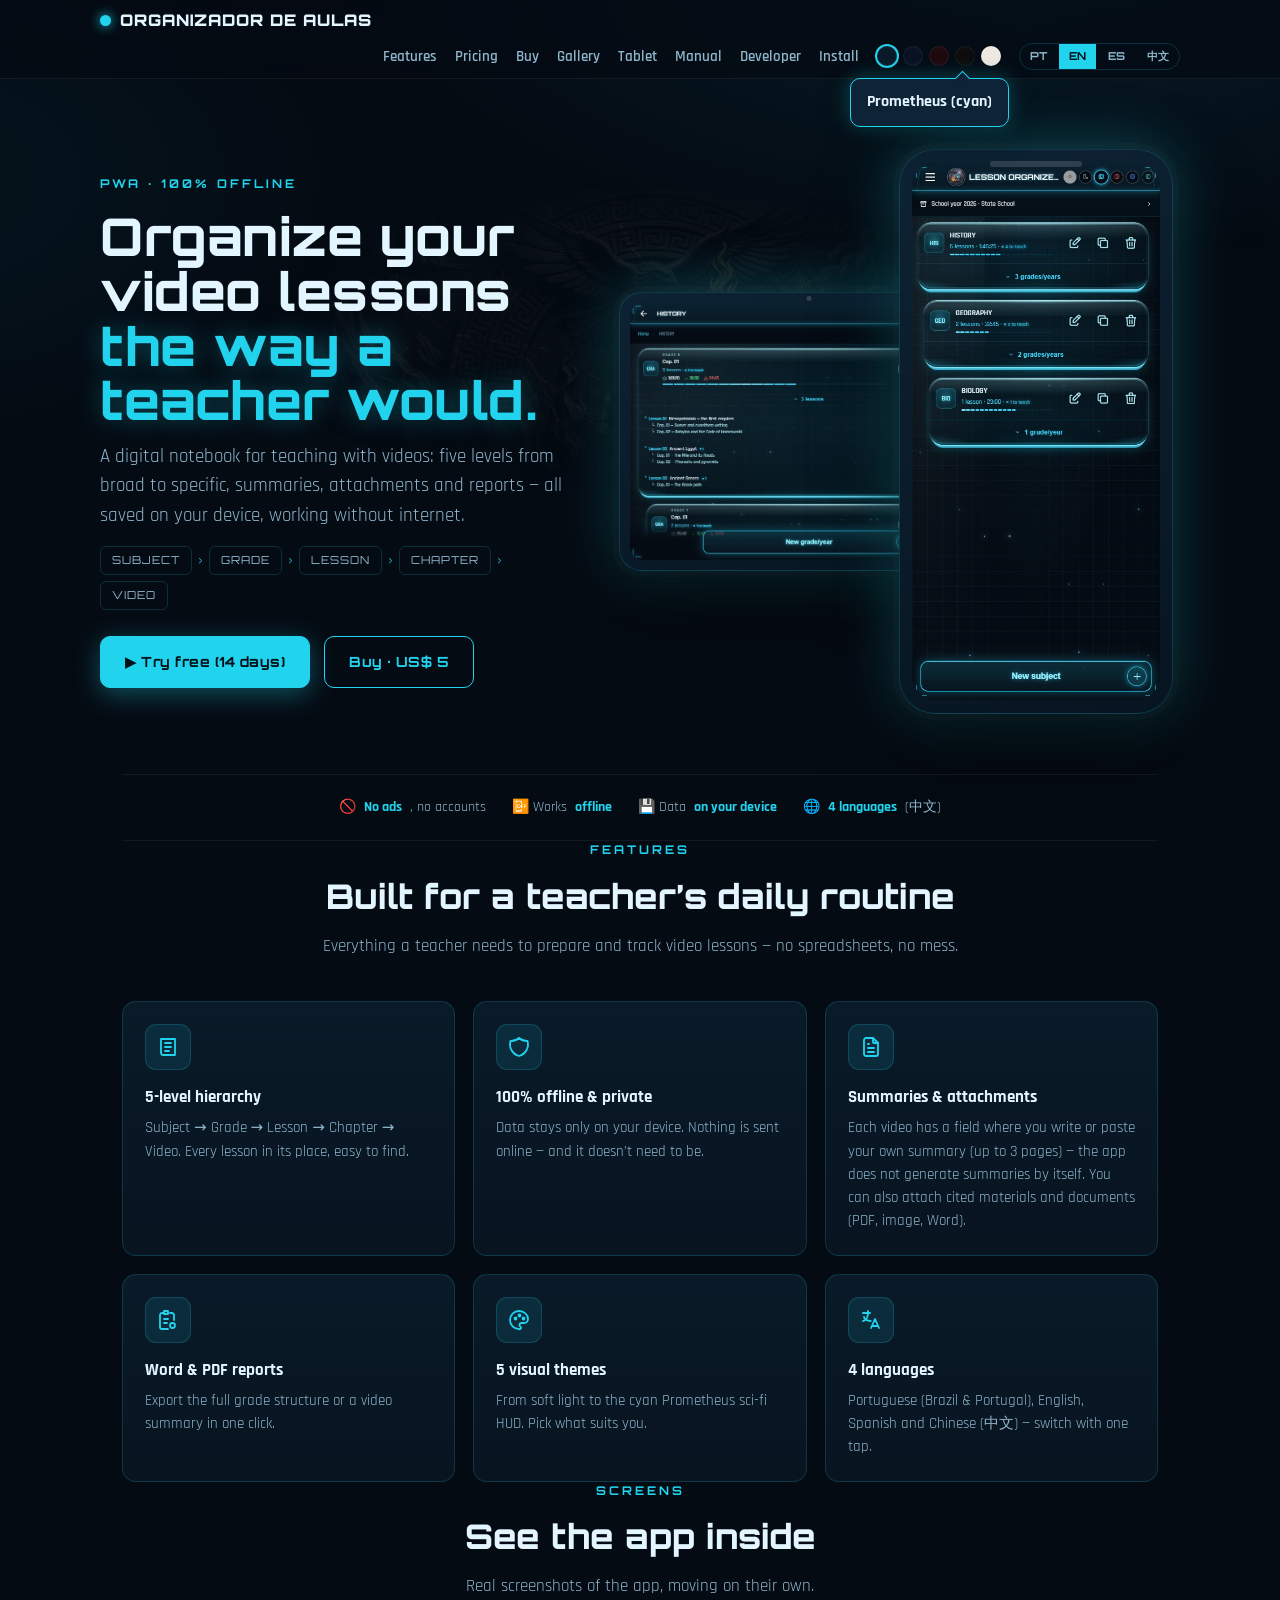
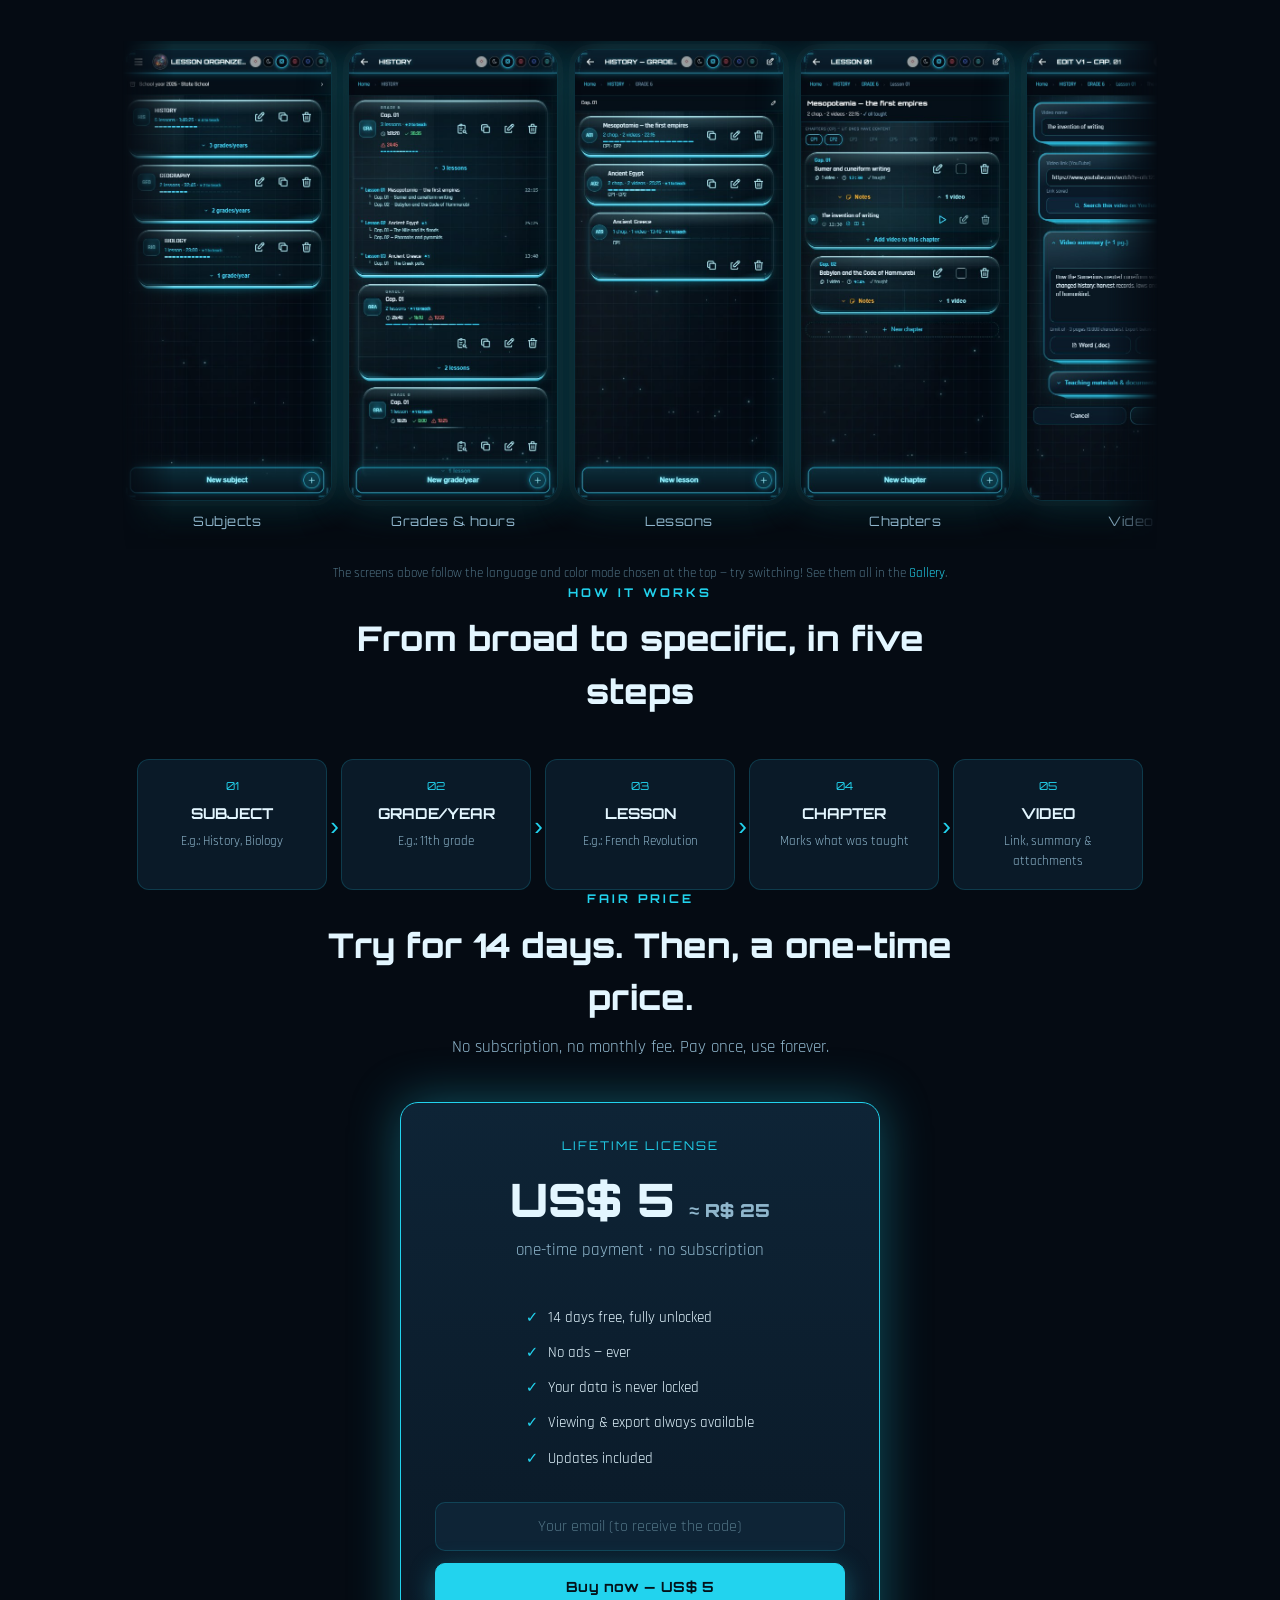
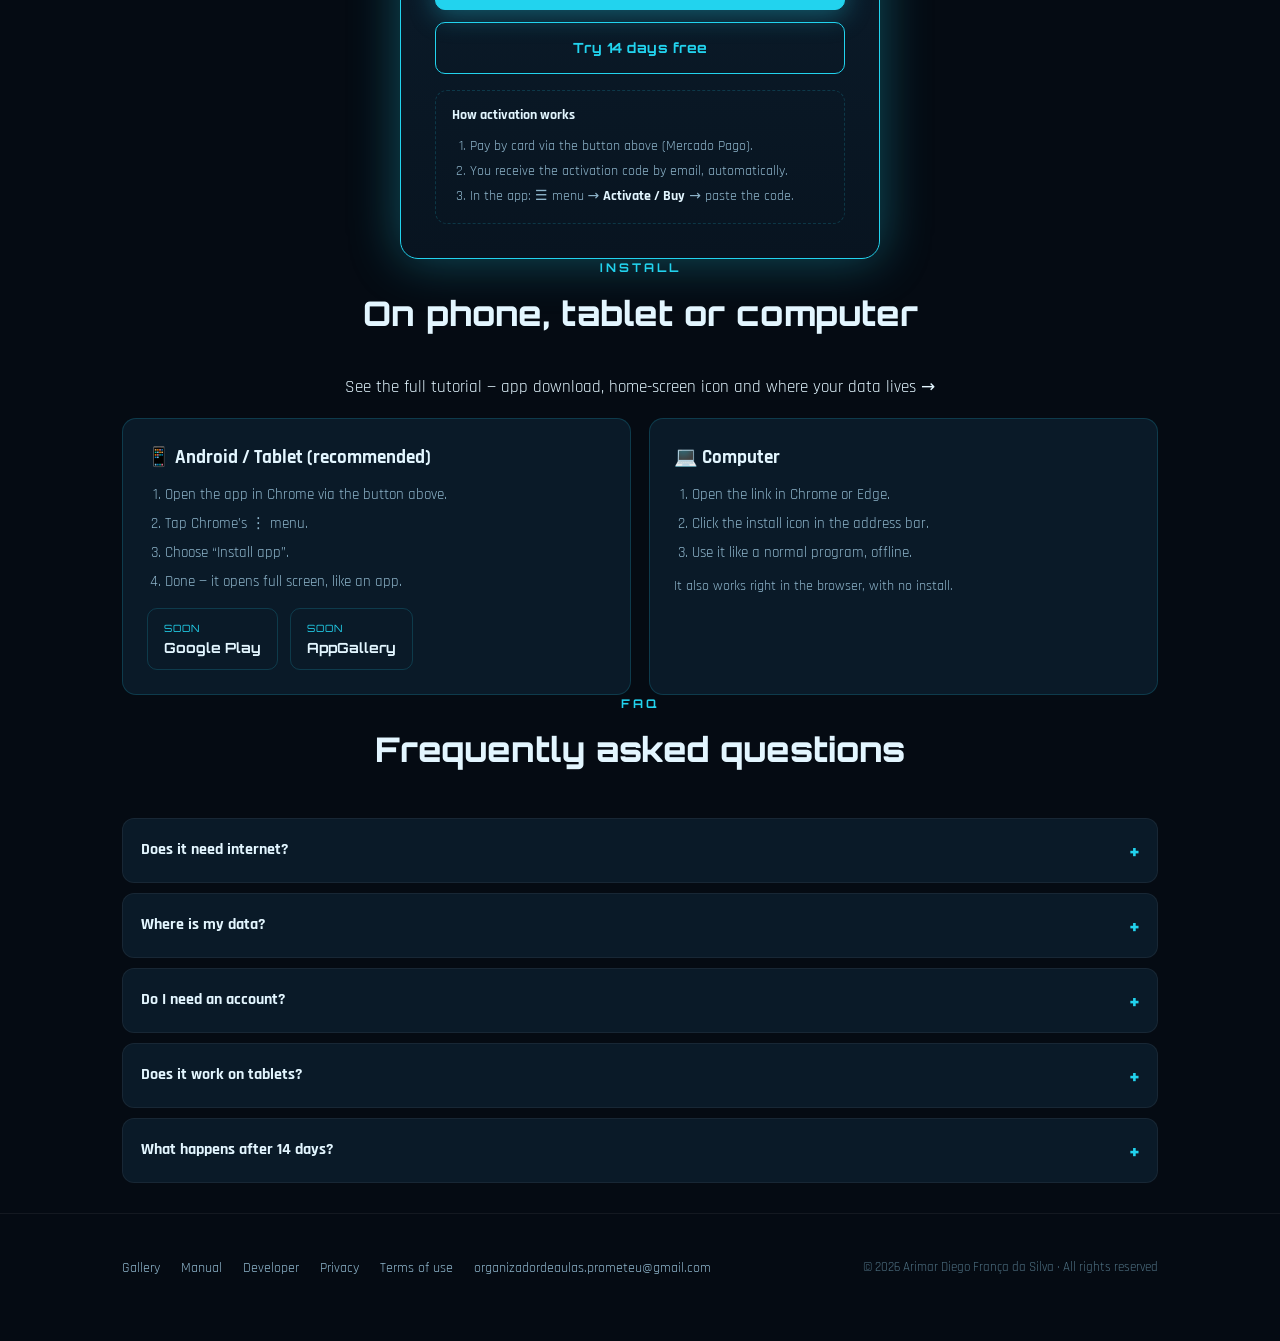
==== commit 9d5c3fb2: "site v3.14: hero filma tablet + celular, fundo com as artes do app, foto nova do desenvolvedor, manu" ====
--- a/index.html
+++ b/index.html
@@ -62,6 +62,12 @@
 body::before{content:"";position:fixed;inset:0;pointer-events:none;z-index:0;
   background:radial-gradient(1200px 600px at 80% -10%,var(--glow1),transparent 60%),
              radial-gradient(900px 500px at -10% 20%,var(--glow2),transparent 55%);}
+/* Arte em mármore do Prometeu como marca d'água do fundo:
+   negra com dourado nos temas escuros, branca no claro */
+:root{--arte:url("media/artes/arte-02-fundo.webp");--arteop:.08}
+html.t-L{--arte:url("media/artes/arte-01-fundo.webp");--arteop:.09}
+body::after{content:"";position:fixed;inset:0;pointer-events:none;z-index:0;
+  background:var(--arte) center 30%/min(92vmin,940px) no-repeat;opacity:var(--arteop)}
 .wrap{max-width:var(--maxw);margin:0 auto;padding:0 22px;position:relative;z-index:1}
 h1,h2,h3,.brand,.eyebrow,.badge{font-family:var(--font-h)}
 a{color:inherit;text-decoration:none}
@@ -102,7 +108,7 @@
 }
 
 /* HERO */
-.hero{padding:70px 0 40px;display:grid;grid-template-columns:1.1fr .9fr;gap:40px;align-items:center}
+.hero{padding:70px 0 40px;display:grid;grid-template-columns:1fr 1.2fr;gap:40px;align-items:center}
 .hero h1{font-size:clamp(30px,5vw,52px);line-height:1.05;font-weight:800;margin:16px 0 14px;letter-spacing:.5px}
 .hero h1 .cy{color:var(--acc);text-shadow:0 0 24px var(--gl)}
 .hero p.lead{font-size:19px;color:var(--txt2);max-width:520px;margin-bottom:12px}
@@ -116,8 +122,16 @@
 .btn.sec{background:transparent;color:var(--acc)}
 .btn.sec:hover{background:var(--glow1)}
 
-/* PHONE (vídeo de uso do app no topo) */
-.phone{justify-self:center;width:274px;border-radius:36px;background:linear-gradient(160deg,#0d2233,#071521);border:1px solid var(--brd);box-shadow:0 30px 80px rgba(0,0,0,.6),0 0 0 6px rgba(127,127,127,.05),0 0 60px var(--gl);padding:13px 12px;position:relative;overflow:hidden}
+/* PHONE + TABLET (demonstração em movimento no topo; o tablet fica atrás,
+   à esquerda, e o celular sobrepõe a borda dele — os dois seguem o tema) */
+.devices{display:flex;align-items:center;justify-content:center;width:100%;min-width:0}
+.tab{flex:0 1 380px;min-width:260px;margin-right:-100px;border-radius:22px;background:linear-gradient(160deg,#0d2233,#071521);border:1px solid var(--brd);box-shadow:0 30px 80px rgba(0,0,0,.6),0 0 0 6px rgba(127,127,127,.05),0 0 60px var(--gl);padding:10px;position:relative;z-index:1}
+.tab::before{content:"";position:absolute;top:3px;left:50%;transform:translateX(-50%);width:5px;height:5px;border-radius:50%;background:rgba(255,255,255,.16)}
+.tab-show{position:relative;width:100%;aspect-ratio:880/631;border-radius:14px;overflow:hidden;background:#050b13}
+.tab-show .ps-img{position:absolute;inset:0;width:100%;height:100%;object-fit:cover;opacity:0;transition:opacity .7s ease}
+.tab-show .ps-img.on{opacity:1}
+@media (prefers-reduced-motion:reduce){.tab-show .ps-img{transition:none}}
+.phone{justify-self:center;flex:0 0 auto;z-index:2;width:274px;border-radius:36px;background:linear-gradient(160deg,#0d2233,#071521);border:1px solid var(--brd);box-shadow:0 30px 80px rgba(0,0,0,.6),0 0 0 6px rgba(127,127,127,.05),0 0 60px var(--gl);padding:13px 12px;position:relative;overflow:hidden}
 .phone::before{content:"";position:absolute;top:11px;left:50%;transform:translateX(-50%);width:92px;height:6px;border-radius:6px;background:rgba(255,255,255,.14);z-index:2}
 .phone-vid{width:100%;display:block;border-radius:24px;background:#050b13;aspect-ratio:400/866;object-fit:cover}
 .phone-show{position:relative;width:100%;aspect-ratio:400/866;border-radius:24px;overflow:hidden;background:#050b13}
@@ -239,7 +253,7 @@
   .flow,.cta{justify-content:center}
   .grid{grid-template-columns:1fr}
   .install{grid-template-columns:1fr}
-  .phone{order:-1}
+  .devices{order:-1}
 }
 @media(max-width:480px){
   body{font-size:16px}
@@ -247,6 +261,9 @@
   .hero{padding:32px 0 24px;gap:28px}
   .sec-h{margin-bottom:28px}
   .phone{width:246px}
+  /* tela estreita: não cabe lado a lado — tablet passa para baixo do celular */
+  .devices{flex-direction:column;gap:20px}
+  .tab{flex:none;margin-right:0;width:100%;max-width:340px;order:2}
   .price{padding:26px 20px}
 }
 </style>
@@ -293,10 +310,18 @@
       <a class="btn sec" href="#preco" data-i="cta2">Comprar · US$ 5</a>
     </div>
   </div>
-  <div class="phone" aria-hidden="true">
-    <div id="heroShow" class="phone-show">
-      <img class="ps-img on" alt="">
-      <img class="ps-img" alt="">
+  <div class="devices" aria-hidden="true">
+    <div class="tab">
+      <div id="heroTab" class="tab-show">
+        <img class="ps-img on" alt="">
+        <img class="ps-img" alt="">
+      </div>
+    </div>
+    <div class="phone">
+      <div id="heroShow" class="phone-show">
+        <img class="ps-img on" alt="">
+        <img class="ps-img" alt="">
+      </div>
     </div>
   </div>
 </header>
@@ -558,6 +583,13 @@
   fcr:['Todos os direitos reservados','All rights reserved','Todos los derechos reservados','保留所有权利']
 };
 const LKEY='prometeu.site.lang', TKEY='prometeu.site.theme', SEENKEY='prometeu.site.introseen';
+/* Abertura sempre no topo (herói animado): impede o navegador de restaurar a
+   rolagem antiga em recarga/reabertura. Voltar pelo histórico (bfcache) e
+   âncoras (#preco etc.) continuam funcionando. */
+if(!location.hash){
+  if('scrollRestoration' in history)history.scrollRestoration='manual';
+  addEventListener('pageshow',e=>{if(!e.persisted)scrollTo(0,0);});
+}
 let curLang='pt', curTheme='P';
 /* rótulos dos modos (para o balão da animação) */
 const THEME_LABEL={
@@ -584,30 +616,44 @@
   document.querySelectorAll('#shotsTrack img[data-shot]').forEach(img=>{img.src='screenshots/'+sl+'-'+curTheme+'-'+img.dataset.shot+'.jpg';});
   heroReset();
 }
-/* Demonstração em movimento no celular do hero: passa pelas telas reais do app
-   NA COR DO TEMA atual e troca na hora quando o usuário muda de tema/idioma. */
+/* Demonstração em movimento no hero: celular E tablet passam pelas telas reais
+   do app NA COR DO TEMA atual e trocam na hora quando muda tema/idioma.
+   Cada aparelho tem seu par de camadas em fusão; o tablet começa uma tela à
+   frente para os dois não mostrarem a mesma coisa ao mesmo tempo. */
 const HERO_SHOTS=['01-materias','02-series-horas','03-aulas','04-capitulos','05-formulario-video','06-menu'];
-let _hIdx=0,_hLayer=0,_hTimer=null;
-function _heroSrc(i){return 'screenshots/'+shotLang()+'-'+curTheme+'-'+HERO_SHOTS[i]+'.jpg';}
+const TAB_SHOTS=['01-materias','02-series-horas','03-capitulos','04-video'];
+const _hs=[
+  {id:'heroShow',pre:'',    shots:HERO_SHOTS,off:0,idx:0,layer:0},
+  {id:'heroTab', pre:'tab-',shots:TAB_SHOTS, off:1,idx:0,layer:0},
+];
+let _hTimer=null;
+function _heroSrc(s,i){return 'screenshots/'+s.pre+shotLang()+'-'+curTheme+'-'+s.shots[i]+'.jpg';}
 function heroReset(){ // muda de tema/idioma: recarrega o quadro atual na cor nova
-  const box=document.getElementById('heroShow'); if(!box)return;
-  box.querySelectorAll('.ps-img')[_hLayer].src=_heroSrc(_hIdx);
-}
-function _heroGo(i){ // transição suave para o próximo quadro
-  const box=document.getElementById('heroShow'); if(!box)return;
-  const imgs=box.querySelectorAll('.ps-img'), cur=imgs[_hLayer], nxt=imgs[_hLayer^1];
-  const swap=()=>{nxt.classList.add('on');cur.classList.remove('on');_hLayer^=1;};
-  nxt.onload=swap; nxt.src=_heroSrc(i); if(nxt.complete)swap();
+  for(const s of _hs){const box=document.getElementById(s.id); if(!box)continue;
+    const imgs=box.querySelectorAll('.ps-img');
+    // cancela troca pendente: sem isso, um quadro já em carregamento no tema
+    // antigo entraria por cima do novo logo depois da troca de tema/idioma
+    imgs[s.layer^1].onload=null;
+    imgs[s.layer].src=_heroSrc(s,s.idx);}
+}
+function _heroGo(s){ // transição suave para o próximo quadro
+  const box=document.getElementById(s.id); if(!box)return;
+  const imgs=box.querySelectorAll('.ps-img'), cur=imgs[s.layer], nxt=imgs[s.layer^1];
+  // swap de uso único: com a imagem em cache, `complete` chama na hora E o
+  // onload chama de novo — duas viradas de s.layer desalinham a camada visível
+  const swap=()=>{nxt.onload=null;nxt.classList.add('on');cur.classList.remove('on');s.layer^=1;};
+  s.idx=(s.idx+1)%s.shots.length;
+  nxt.onload=swap; nxt.src=_heroSrc(s,s.idx); if(nxt.complete)swap();
 }
 function heroPlay(){
-  const box=document.getElementById('heroShow'); if(!box)return;
-  const imgs=box.querySelectorAll('.ps-img');
-  _hIdx=0;_hLayer=0;
-  imgs[0].src=_heroSrc(0); imgs[0].classList.add('on'); imgs[1].classList.remove('on');
+  for(const s of _hs){const box=document.getElementById(s.id); if(!box)continue;
+    const imgs=box.querySelectorAll('.ps-img');
+    s.idx=s.off;s.layer=0;
+    imgs[0].src=_heroSrc(s,s.idx); imgs[0].classList.add('on'); imgs[1].classList.remove('on');}
   if(_hTimer)clearInterval(_hTimer);
-  const reduce=window.matchMedia&&matchMedia('(prefers-reduced-motion:reduce)').matches;
-  if(reduce)return; // sem auto-avanço, mas continua trocando de tema
-  _hTimer=setInterval(()=>{_hIdx=(_hIdx+1)%HERO_SHOTS.length;_heroGo(_hIdx);},2600);
+  // roda sempre (o usuário quer a demonstração em movimento); sob "movimento
+  // reduzido" o CSS já tira o fade e a troca vira um corte seco, mais suave.
+  _hTimer=setInterval(()=>{for(const s of _hs)_heroGo(s);},2600);
 }
 function setL(l){
   if(!LANGS.includes(l))l='pt';
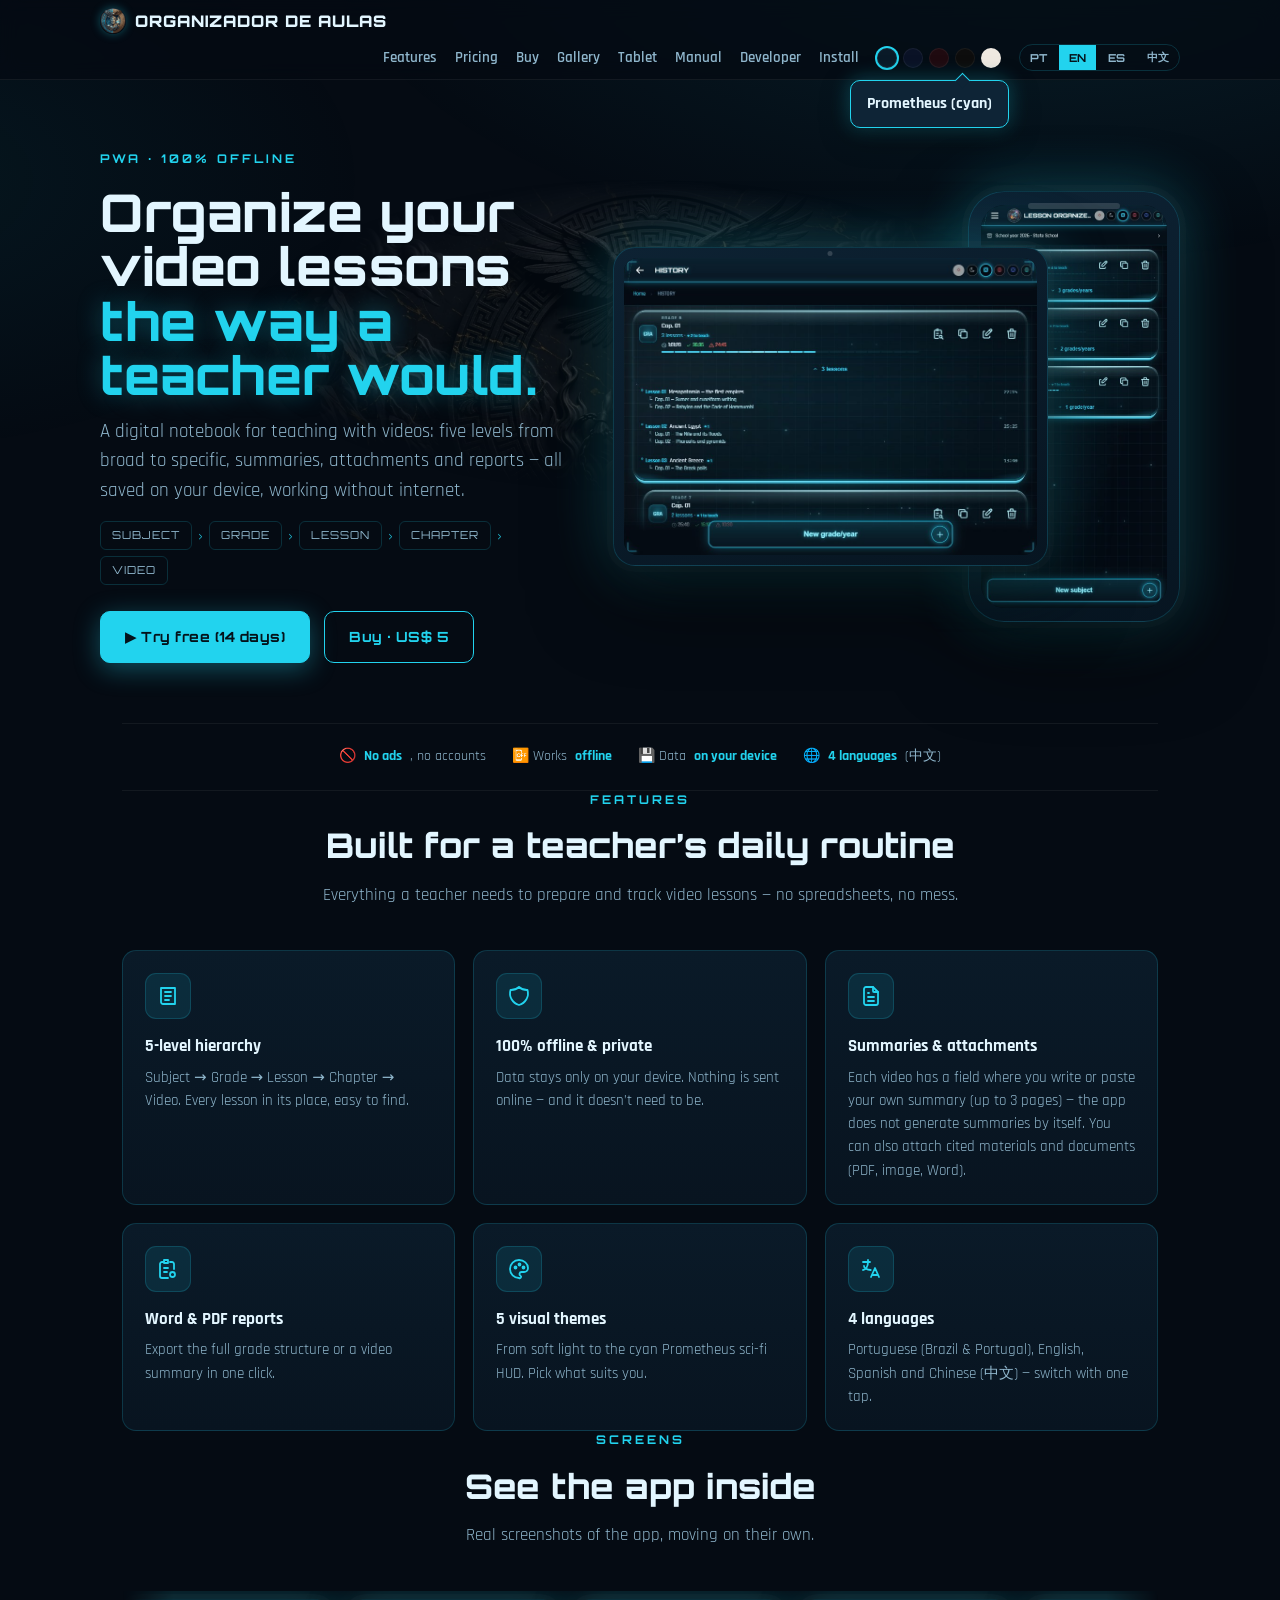
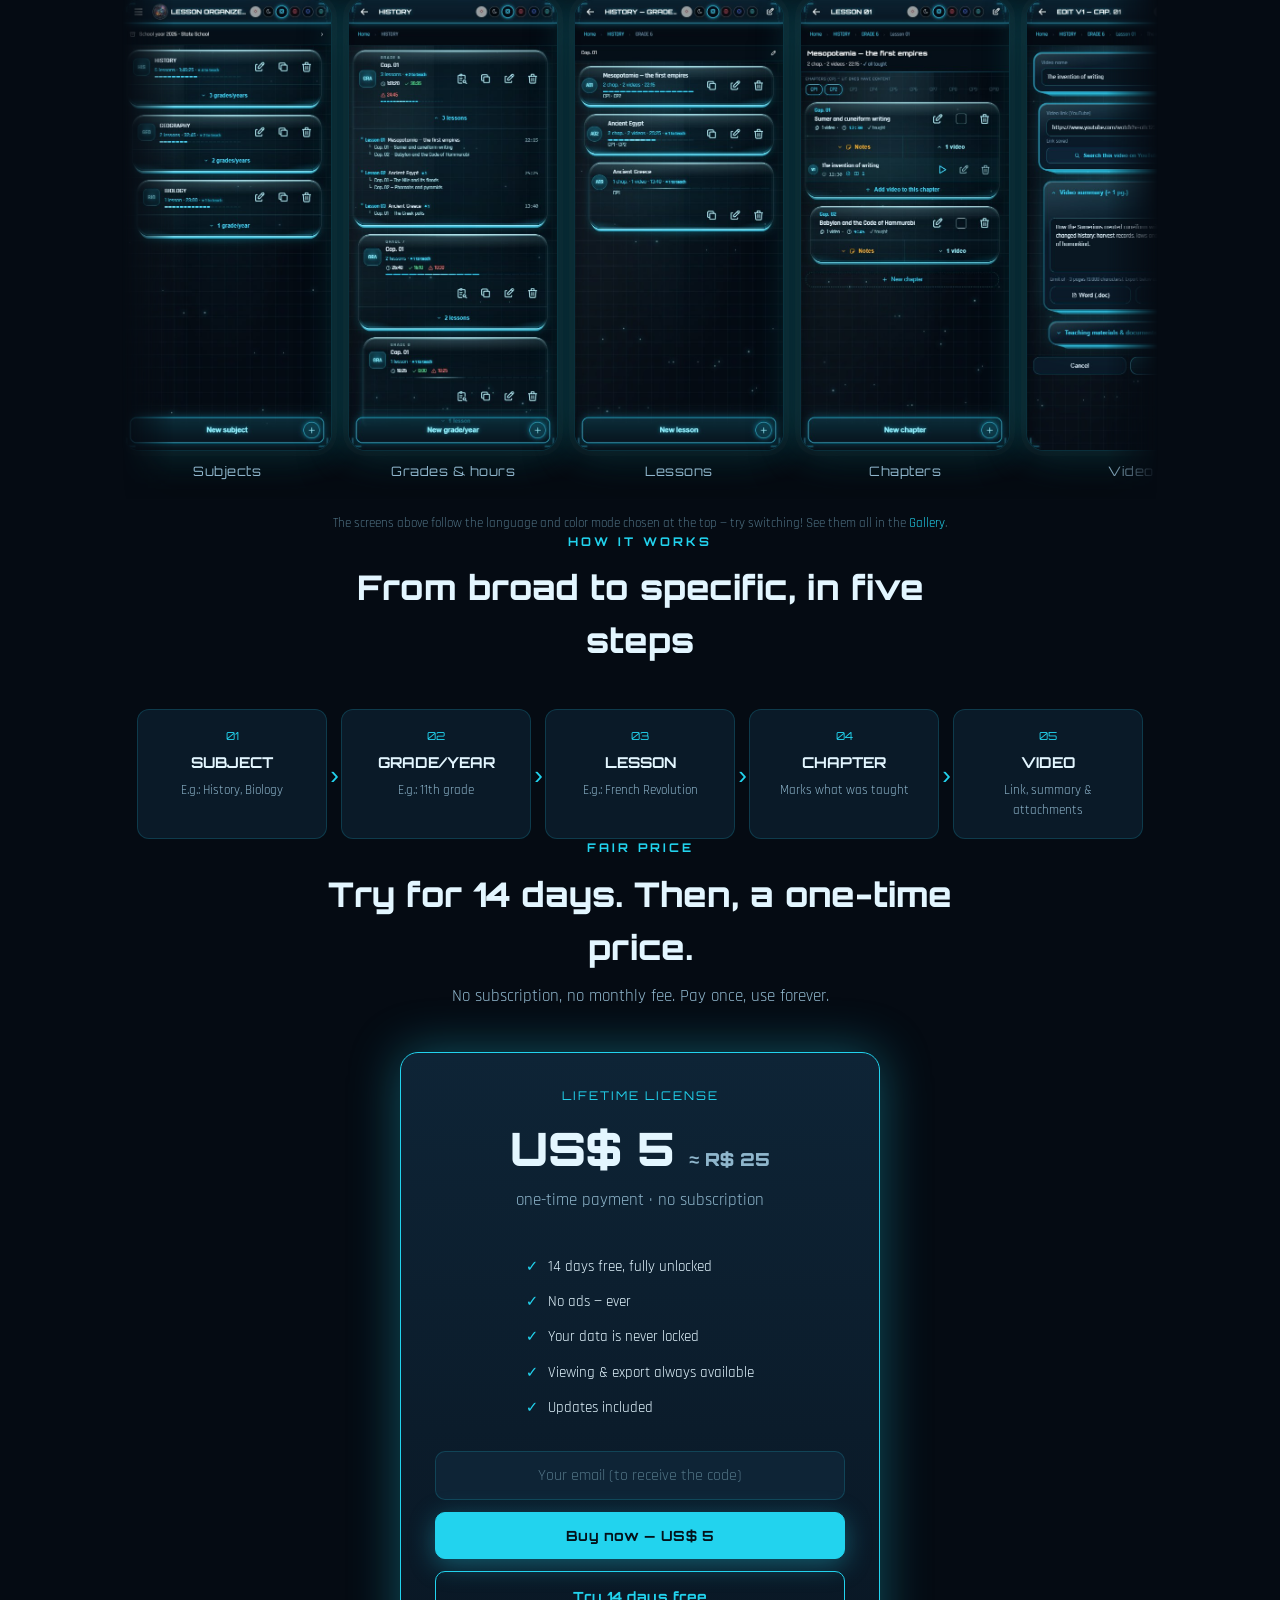
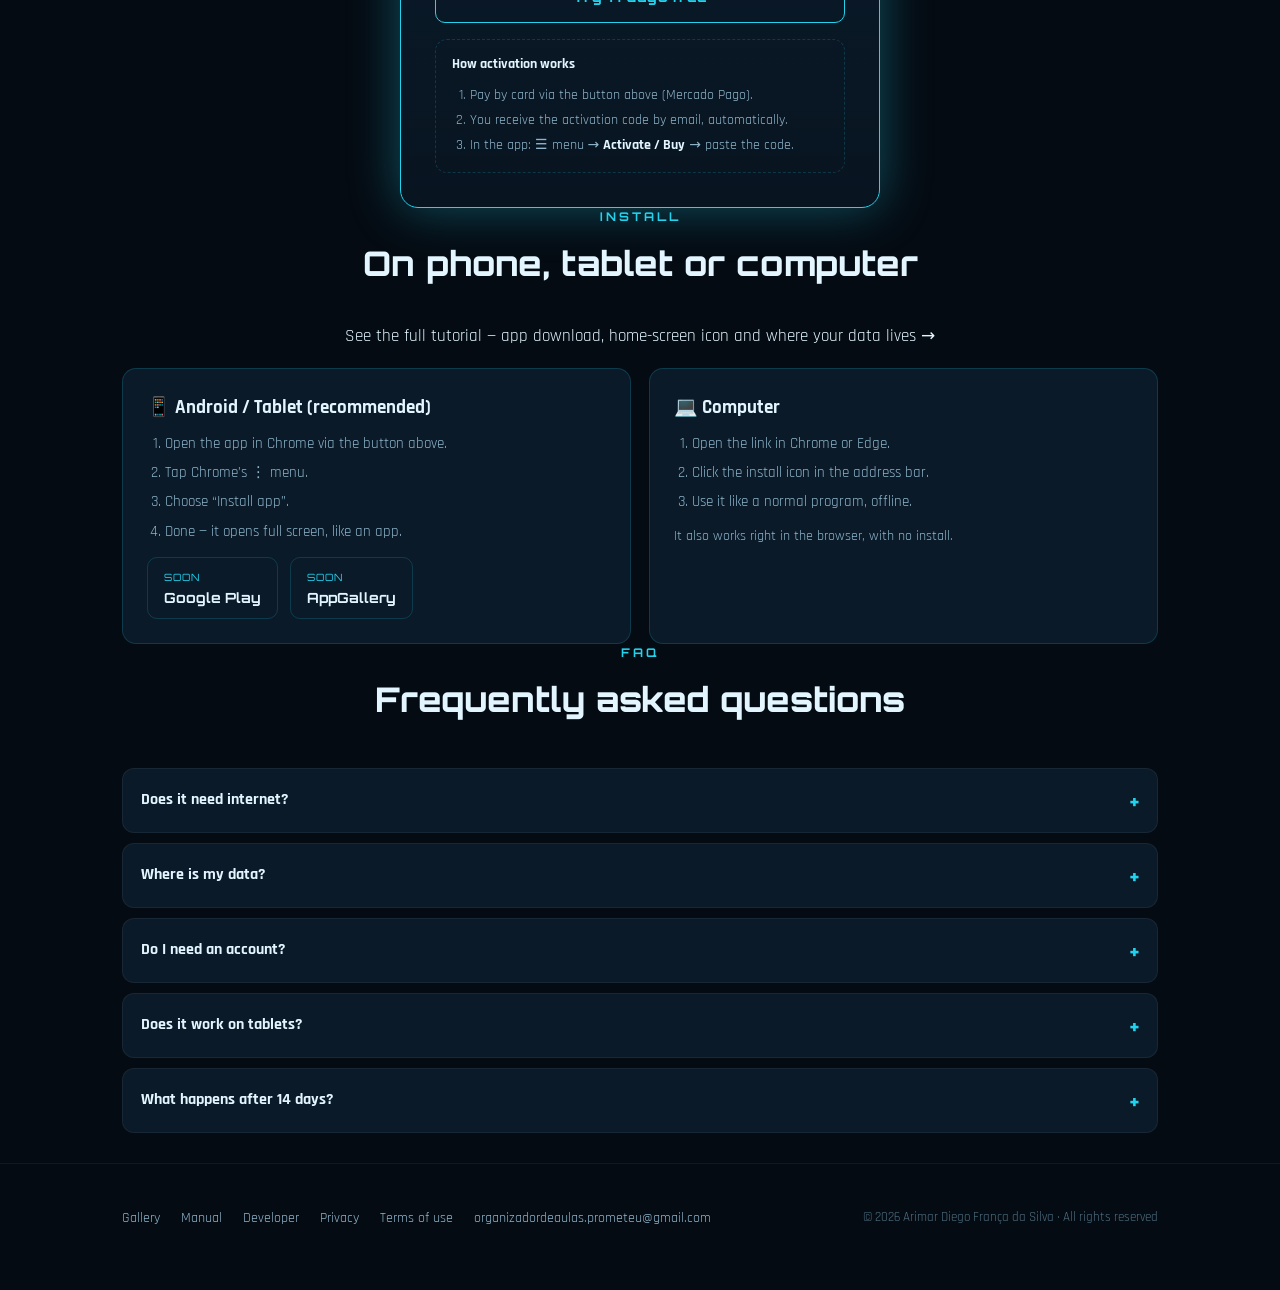
==== commit 859ab22a: "v3.14 do app (ilustracoes do tutorial) + site: tablet em destaque no hero, icone na marca, artes de " ====
--- a/index.html
+++ b/index.html
@@ -3,6 +3,7 @@
 <head>
 <meta charset="UTF-8">
 <meta name="viewport" content="width=device-width, initial-scale=1.0">
+<link rel="icon" type="image/png" href="media/icone.png">
 <title>Organizador de Aulas — Prometeu | App para professores organizarem aulas em vídeo</title>
 <meta name="description" content="App 100% offline para professores organizarem aulas em vídeo: Matéria → Série → Aula → Capítulo → Vídeo. Resumos, anexos, relatórios em Word/PDF, 5 temas e 4 idiomas (incl. 中文).">
 <meta property="og:title" content="Organizador de Aulas — Prometeu">
@@ -10,7 +11,7 @@
 <meta property="og:type" content="website">
 <meta property="og:url" content="https://www.organizadorprometeu.com.br/">
 <meta property="og:site_name" content="Organizador de Aulas">
-<meta property="og:image" content="https://www.organizadorprometeu.com.br/media/og-image.jpg">
+<meta property="og:image" content="https://www.organizadorprometeu.com.br/media/og-image-neon.jpg">
 <meta property="og:image:width" content="1200">
 <meta property="og:image:height" content="630">
 <meta property="og:image:alt" content="Organizador de Aulas — app para professores organizarem aulas em vídeo">
@@ -18,7 +19,7 @@
 <meta name="twitter:card" content="summary_large_image">
 <meta name="twitter:title" content="Organizador de Aulas — Prometeu">
 <meta name="twitter:description" content="Organize suas aulas em vídeo, do jeito de um professor. 100% offline.">
-<meta name="twitter:image" content="https://www.organizadorprometeu.com.br/media/og-image.jpg">
+<meta name="twitter:image" content="https://www.organizadorprometeu.com.br/media/og-image-neon.jpg">
 <link rel="preconnect" href="https://fonts.googleapis.com">
 <link href="https://fonts.googleapis.com/css2?family=Orbitron:wght@600;700;900&family=Rajdhani:wght@400;500;600;700&display=swap" rel="stylesheet">
 <style>
@@ -64,8 +65,8 @@
              radial-gradient(900px 500px at -10% 20%,var(--glow2),transparent 55%);}
 /* Arte em mármore do Prometeu como marca d'água do fundo:
    negra com dourado nos temas escuros, branca no claro */
-:root{--arte:url("media/artes/arte-02-fundo.webp");--arteop:.08}
-html.t-L{--arte:url("media/artes/arte-01-fundo.webp");--arteop:.09}
+:root{--arte:url("media/artes/arte-02-fundo.webp");--arteop:.22}
+html.t-L{--arte:url("media/artes/arte-01-fundo.webp");--arteop:.28}
 body::after{content:"";position:fixed;inset:0;pointer-events:none;z-index:0;
   background:var(--arte) center 30%/min(92vmin,940px) no-repeat;opacity:var(--arteop)}
 .wrap{max-width:var(--maxw);margin:0 auto;padding:0 22px;position:relative;z-index:1}
@@ -77,7 +78,7 @@
 nav{position:sticky;top:0;z-index:50;backdrop-filter:blur(10px);background:var(--nav);border-bottom:1px solid var(--brd2)}
 .nav-in{display:flex;align-items:center;gap:10px 14px;min-height:62px;flex-wrap:wrap;padding:8px 0}
 .brand{font-weight:900;font-size:16px;letter-spacing:1px;display:flex;align-items:center;gap:9px;color:var(--txt)}
-.brand .dot{width:11px;height:11px;border-radius:50%;background:var(--acc);box-shadow:0 0 12px var(--acc)}
+.brand .dot{width:26px;height:26px;border-radius:50%;box-shadow:0 0 10px var(--gl);display:block}
 .nav-links{margin-left:auto;display:flex;gap:8px 18px;align-items:center;flex-wrap:wrap}
 .nav-links a{color:var(--txt2);font-size:15px;font-weight:600;transition:color .2s}
 .nav-links a:hover,.nav-links a.here{color:var(--acc)}
@@ -122,16 +123,16 @@
 .btn.sec{background:transparent;color:var(--acc)}
 .btn.sec:hover{background:var(--glow1)}
 
-/* PHONE + TABLET (demonstração em movimento no topo; o tablet fica atrás,
-   à esquerda, e o celular sobrepõe a borda dele — os dois seguem o tema) */
+/* PHONE + TABLET (demonstração em movimento no topo; o TABLET é o destaque:
+   maior e na frente — o celular, menor, fica atrás sobreposto pela borda dele) */
 .devices{display:flex;align-items:center;justify-content:center;width:100%;min-width:0}
-.tab{flex:0 1 380px;min-width:260px;margin-right:-100px;border-radius:22px;background:linear-gradient(160deg,#0d2233,#071521);border:1px solid var(--brd);box-shadow:0 30px 80px rgba(0,0,0,.6),0 0 0 6px rgba(127,127,127,.05),0 0 60px var(--gl);padding:10px;position:relative;z-index:1}
+.tab{flex:0 1 500px;min-width:300px;margin-right:-80px;border-radius:22px;background:linear-gradient(160deg,#0d2233,#071521);border:1px solid var(--brd);box-shadow:0 30px 80px rgba(0,0,0,.6),0 0 0 6px rgba(127,127,127,.05),0 0 60px var(--gl);padding:10px;position:relative;z-index:2}
 .tab::before{content:"";position:absolute;top:3px;left:50%;transform:translateX(-50%);width:5px;height:5px;border-radius:50%;background:rgba(255,255,255,.16)}
 .tab-show{position:relative;width:100%;aspect-ratio:880/631;border-radius:14px;overflow:hidden;background:#050b13}
 .tab-show .ps-img{position:absolute;inset:0;width:100%;height:100%;object-fit:cover;opacity:0;transition:opacity .7s ease}
 .tab-show .ps-img.on{opacity:1}
 @media (prefers-reduced-motion:reduce){.tab-show .ps-img{transition:none}}
-.phone{justify-self:center;flex:0 0 auto;z-index:2;width:274px;border-radius:36px;background:linear-gradient(160deg,#0d2233,#071521);border:1px solid var(--brd);box-shadow:0 30px 80px rgba(0,0,0,.6),0 0 0 6px rgba(127,127,127,.05),0 0 60px var(--gl);padding:13px 12px;position:relative;overflow:hidden}
+.phone{justify-self:center;flex:0 0 auto;z-index:1;width:212px;border-radius:36px;background:linear-gradient(160deg,#0d2233,#071521);border:1px solid var(--brd);box-shadow:0 30px 80px rgba(0,0,0,.6),0 0 0 6px rgba(127,127,127,.05),0 0 60px var(--gl);padding:13px 12px;position:relative;overflow:hidden}
 .phone::before{content:"";position:absolute;top:11px;left:50%;transform:translateX(-50%);width:92px;height:6px;border-radius:6px;background:rgba(255,255,255,.14);z-index:2}
 .phone-vid{width:100%;display:block;border-radius:24px;background:#050b13;aspect-ratio:400/866;object-fit:cover}
 .phone-show{position:relative;width:100%;aspect-ratio:400/866;border-radius:24px;overflow:hidden;background:#050b13}
@@ -260,10 +261,11 @@
   section{padding:44px 0}
   .hero{padding:32px 0 24px;gap:28px}
   .sec-h{margin-bottom:28px}
-  .phone{width:246px}
-  /* tela estreita: não cabe lado a lado — tablet passa para baixo do celular */
+  .phone{width:190px}
+  /* tela estreita: não cabe lado a lado — o tablet (destaque) fica em cima,
+     o celular embaixo */
   .devices{flex-direction:column;gap:20px}
-  .tab{flex:none;margin-right:0;width:100%;max-width:340px;order:2}
+  .tab{flex:none;margin-right:0;width:100%;max-width:360px}
   .price{padding:26px 20px}
 }
 </style>
@@ -272,7 +274,7 @@
 
 <nav>
   <div class="wrap nav-in">
-    <div class="brand"><span class="dot"></span> ORGANIZADOR DE AULAS</div>
+    <div class="brand"><img class="dot" src="media/icone.png" alt=""> ORGANIZADOR DE AULAS</div>
     <div class="nav-links">
       <a href="#recursos" data-i="nav1">Recursos</a>
       <a href="#preco" data-i="nav3">Preço</a>
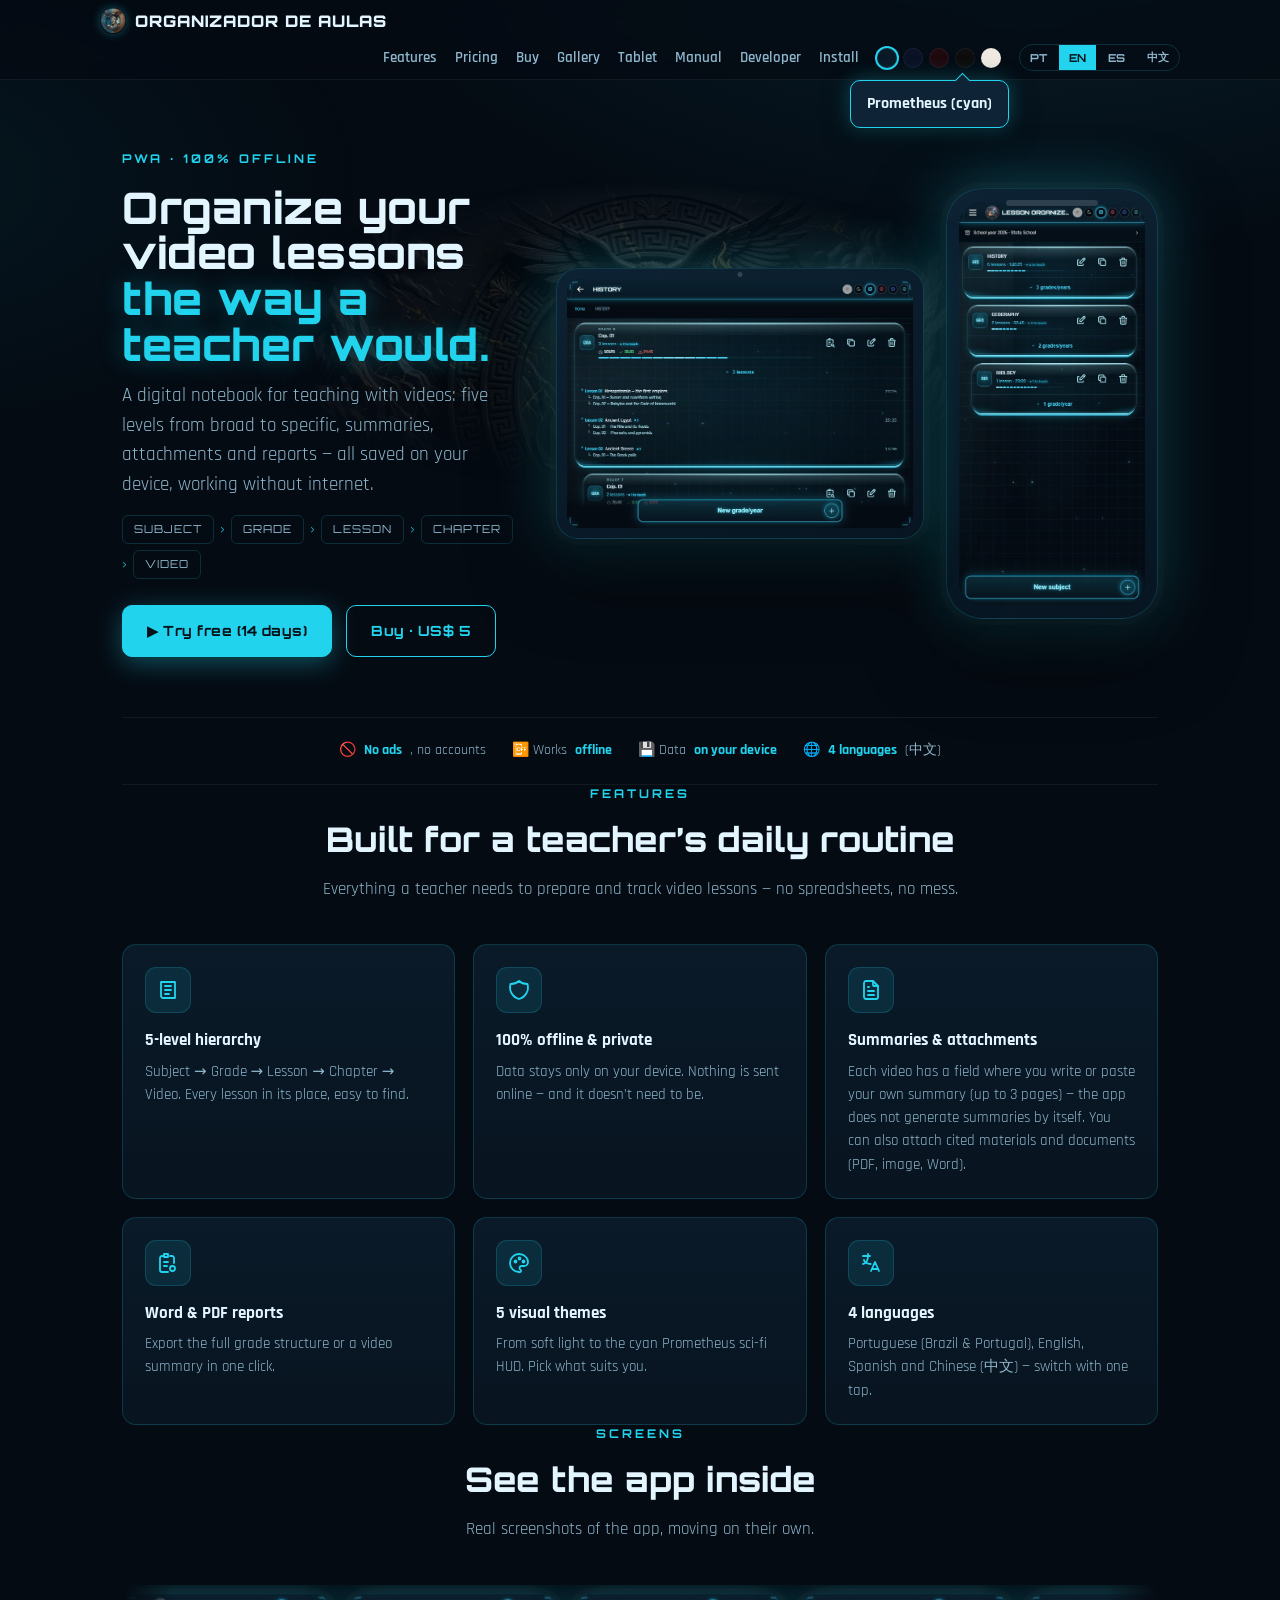
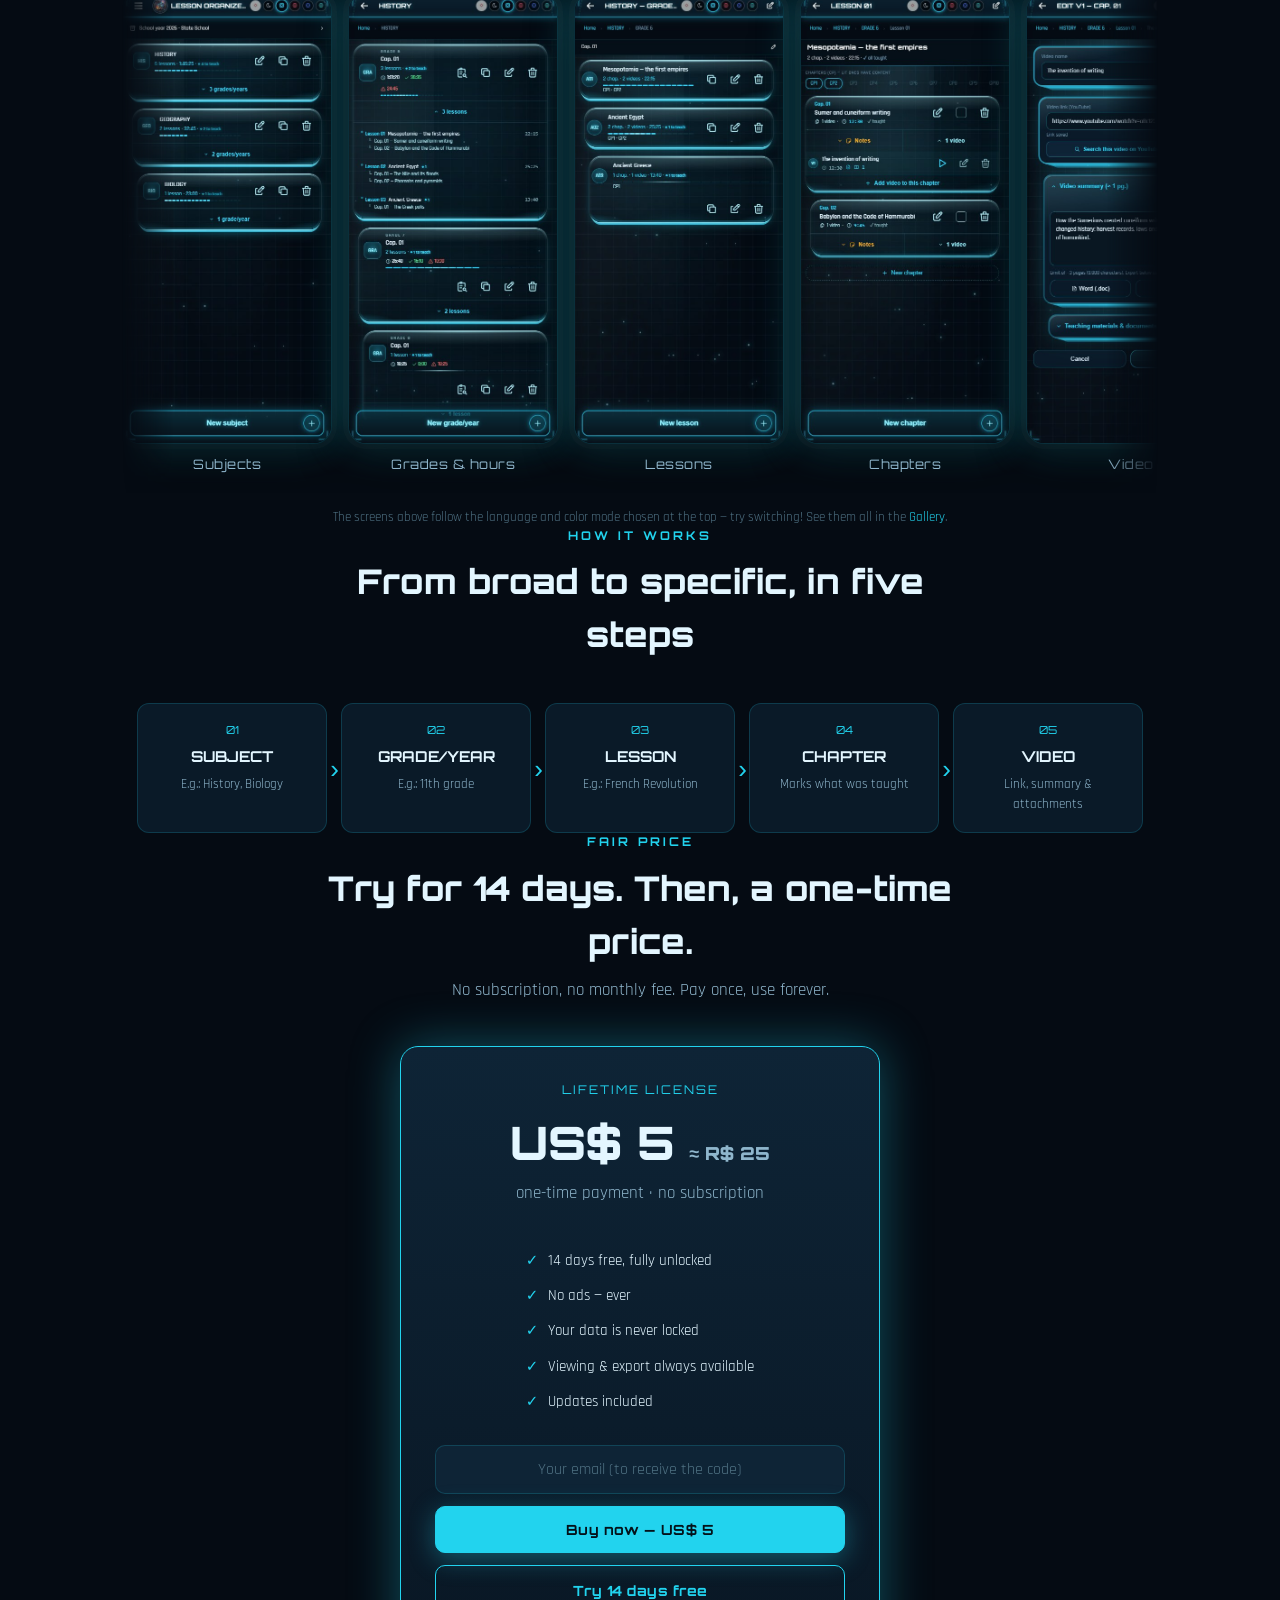
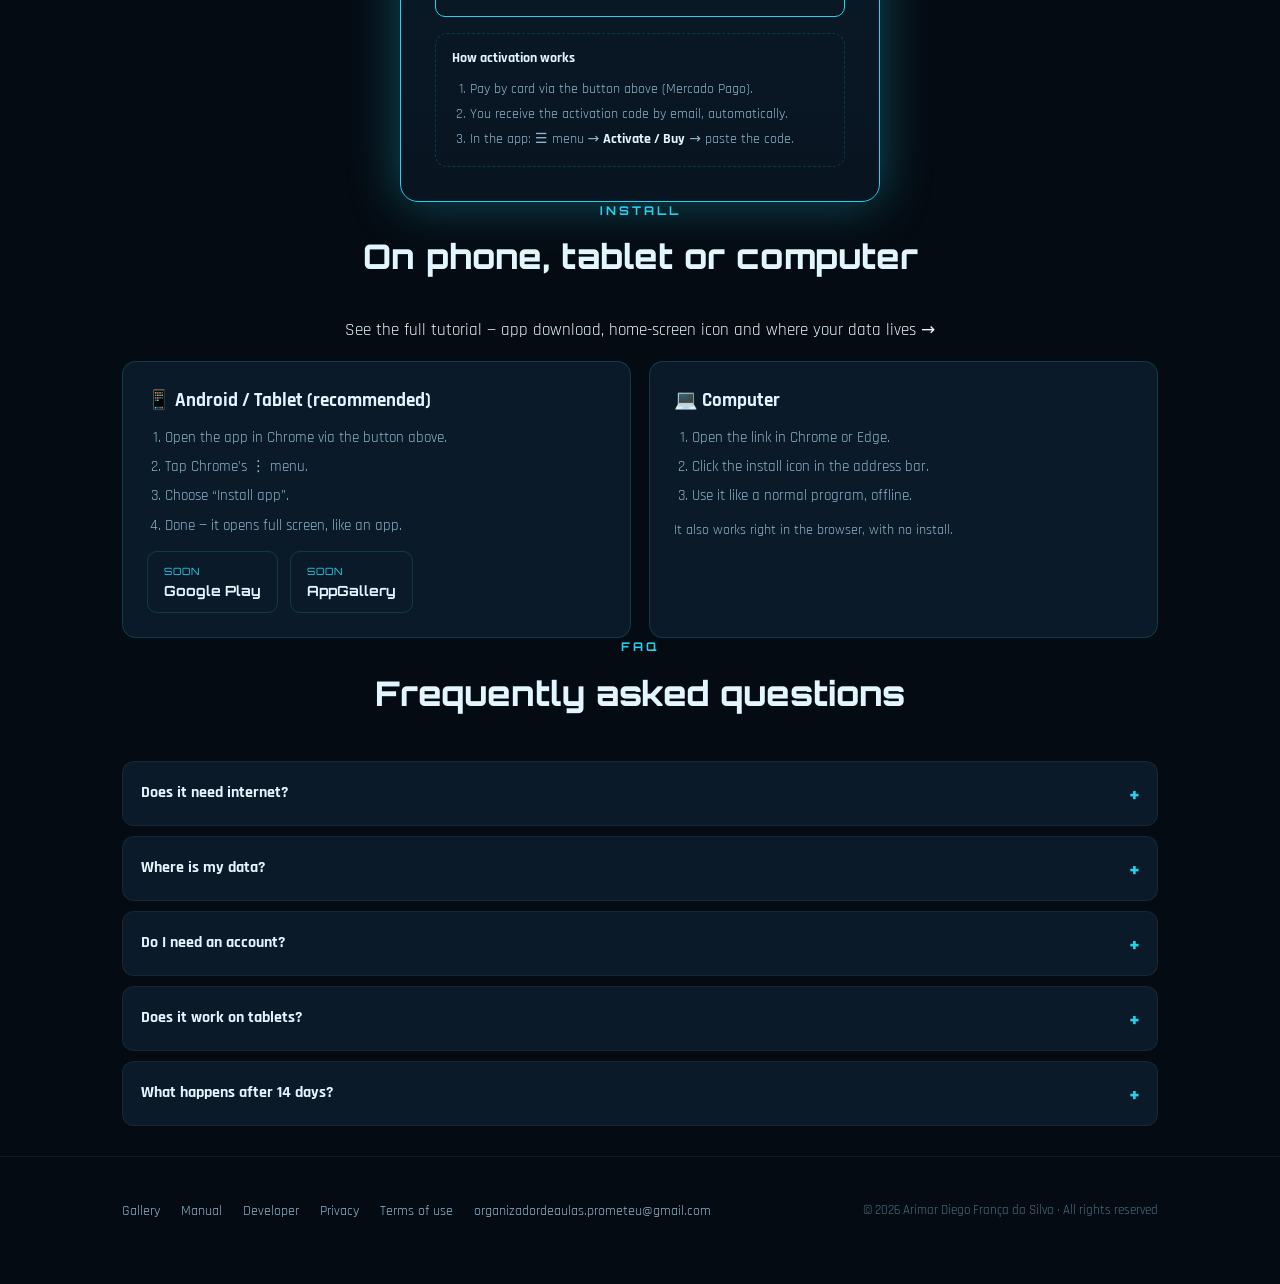
==== commit 579b7db2: "hero: tablet e celular lado a lado (sem sobreposicao) + abrir sempre no topo mesmo com ancora velha " ====
--- a/index.html
+++ b/index.html
@@ -21,7 +21,8 @@
 <meta name="twitter:description" content="Organize suas aulas em vídeo, do jeito de um professor. 100% offline.">
 <meta name="twitter:image" content="https://www.organizadorprometeu.com.br/media/og-image-neon.jpg">
 <link rel="preconnect" href="https://fonts.googleapis.com">
-<link href="https://fonts.googleapis.com/css2?family=Orbitron:wght@600;700;900&family=Rajdhani:wght@400;500;600;700&display=swap" rel="stylesheet">
+<link rel="preload" as="style" href="https://fonts.googleapis.com/css2?family=Orbitron:wght@600;700;900&family=Rajdhani:wght@400;500;600;700&display=swap" onload="this.onload=null;this.rel='stylesheet'">
+<noscript><link href="https://fonts.googleapis.com/css2?family=Orbitron:wght@600;700;900&family=Rajdhani:wght@400;500;600;700&display=swap" rel="stylesheet"></noscript>
 <style>
 :root{ /* Prometeu (P) — tema padrão */
   --bg:#050b13; --bg2:#081420; --card:#0a1a28; --card2:#0e2436;
@@ -109,8 +110,10 @@
 }
 
 /* HERO */
-.hero{padding:70px 0 40px;display:grid;grid-template-columns:1fr 1.2fr;gap:40px;align-items:center}
-.hero h1{font-size:clamp(30px,5vw,52px);line-height:1.05;font-weight:800;margin:16px 0 14px;letter-spacing:.5px}
+/* atenção: .hero também é .wrap — o padding daqui vence o do .wrap,
+   então a lateral (22px) tem de ser declarada de novo */
+.hero{padding:70px 22px 40px;display:grid;grid-template-columns:1fr 1.5fr;gap:32px;align-items:center}
+.hero h1{font-size:clamp(26px,3.4vw,44px);line-height:1.05;font-weight:800;margin:16px 0 14px;letter-spacing:.5px}
 .hero h1 .cy{color:var(--acc);text-shadow:0 0 24px var(--gl)}
 .hero p.lead{font-size:19px;color:var(--txt2);max-width:520px;margin-bottom:12px}
 .flow{display:flex;flex-wrap:wrap;gap:6px;margin:16px 0 26px}
@@ -124,9 +127,9 @@
 .btn.sec:hover{background:var(--glow1)}
 
 /* PHONE + TABLET (demonstração em movimento no topo; o TABLET é o destaque:
-   maior e na frente — o celular, menor, fica atrás sobreposto pela borda dele) */
-.devices{display:flex;align-items:center;justify-content:center;width:100%;min-width:0}
-.tab{flex:0 1 500px;min-width:300px;margin-right:-80px;border-radius:22px;background:linear-gradient(160deg,#0d2233,#071521);border:1px solid var(--brd);box-shadow:0 30px 80px rgba(0,0,0,.6),0 0 0 6px rgba(127,127,127,.05),0 0 60px var(--gl);padding:10px;position:relative;z-index:2}
+   maior — os dois LADO A LADO, sem sobreposição, pedido de 07/08) */
+.devices{display:flex;align-items:center;justify-content:center;gap:22px;width:100%;min-width:0}
+.tab{flex:0 1 500px;min-width:300px;border-radius:22px;background:linear-gradient(160deg,#0d2233,#071521);border:1px solid var(--brd);box-shadow:0 30px 80px rgba(0,0,0,.6),0 0 0 6px rgba(127,127,127,.05),0 0 60px var(--gl);padding:10px;position:relative;z-index:2}
 .tab::before{content:"";position:absolute;top:3px;left:50%;transform:translateX(-50%);width:5px;height:5px;border-radius:50%;background:rgba(255,255,255,.16)}
 .tab-show{position:relative;width:100%;aspect-ratio:880/631;border-radius:14px;overflow:hidden;background:#050b13}
 .tab-show .ps-img{position:absolute;inset:0;width:100%;height:100%;object-fit:cover;opacity:0;transition:opacity .7s ease}
@@ -256,16 +259,18 @@
   .install{grid-template-columns:1fr}
   .devices{order:-1}
 }
+@media(max-width:600px){
+  /* tela estreita: não cabe lado a lado — o tablet (destaque) fica em cima,
+     o celular embaixo */
+  .devices{flex-direction:column;gap:20px}
+  .tab{flex:none;width:100%;max-width:360px}
+}
 @media(max-width:480px){
   body{font-size:16px}
   section{padding:44px 0}
-  .hero{padding:32px 0 24px;gap:28px}
+  .hero{padding:32px 16px 24px;gap:28px}
   .sec-h{margin-bottom:28px}
   .phone{width:190px}
-  /* tela estreita: não cabe lado a lado — o tablet (destaque) fica em cima,
-     o celular embaixo */
-  .devices{flex-direction:column;gap:20px}
-  .tab{flex:none;margin-right:0;width:100%;max-width:360px}
   .price{padding:26px 20px}
 }
 </style>
@@ -586,12 +591,26 @@
 };
 const LKEY='prometeu.site.lang', TKEY='prometeu.site.theme', SEENKEY='prometeu.site.introseen';
 /* Abertura sempre no topo (herói animado): impede o navegador de restaurar a
-   rolagem antiga em recarga/reabertura. Voltar pelo histórico (bfcache) e
-   âncoras (#preco etc.) continuam funcionando. */
-if(!location.hash){
-  if('scrollRestoration' in history)history.scrollRestoration='manual';
+   rolagem antiga em recarga/reabertura. Âncora (#preco etc.) vinda de OUTRA
+   página funciona uma vez e sai da barra de endereço — assim reabrir a aba
+   depois volta ao topo, e não à seção antiga (bug do tablet, 07/08). */
+if('scrollRestoration' in history)history.scrollRestoration='manual';
+const limpaHash=()=>{try{history.replaceState(null,'',location.pathname+location.search)}catch(e){}};
+const NAVTYPE=(performance.getEntriesByType('navigation')[0]||{}).type||'navigate';
+if(!location.hash || NAVTYPE!=='navigate'){
+  /* sem âncora, OU aba restaurada/recarregada com âncora velha: topo */
+  if(location.hash)limpaHash();
   addEventListener('pageshow',e=>{if(!e.persisted)scrollTo(0,0);});
-}
+}else{
+  /* clique legítimo com âncora (ex.: comprar.html → #preco): garante o pulo
+     (as imagens que carregam empurram a seção) e depois limpa */
+  addEventListener('load',()=>setTimeout(()=>{
+    try{const el=location.hash&&document.querySelector(location.hash);el&&el.scrollIntoView();}catch(e){}
+    limpaHash();
+  },300));
+}
+/* clique nas âncoras do menu desta própria página: pula e limpa a URL */
+addEventListener('hashchange',()=>{if(location.hash)setTimeout(limpaHash,300)});
 let curLang='pt', curTheme='P';
 /* rótulos dos modos (para o balão da animação) */
 const THEME_LABEL={
